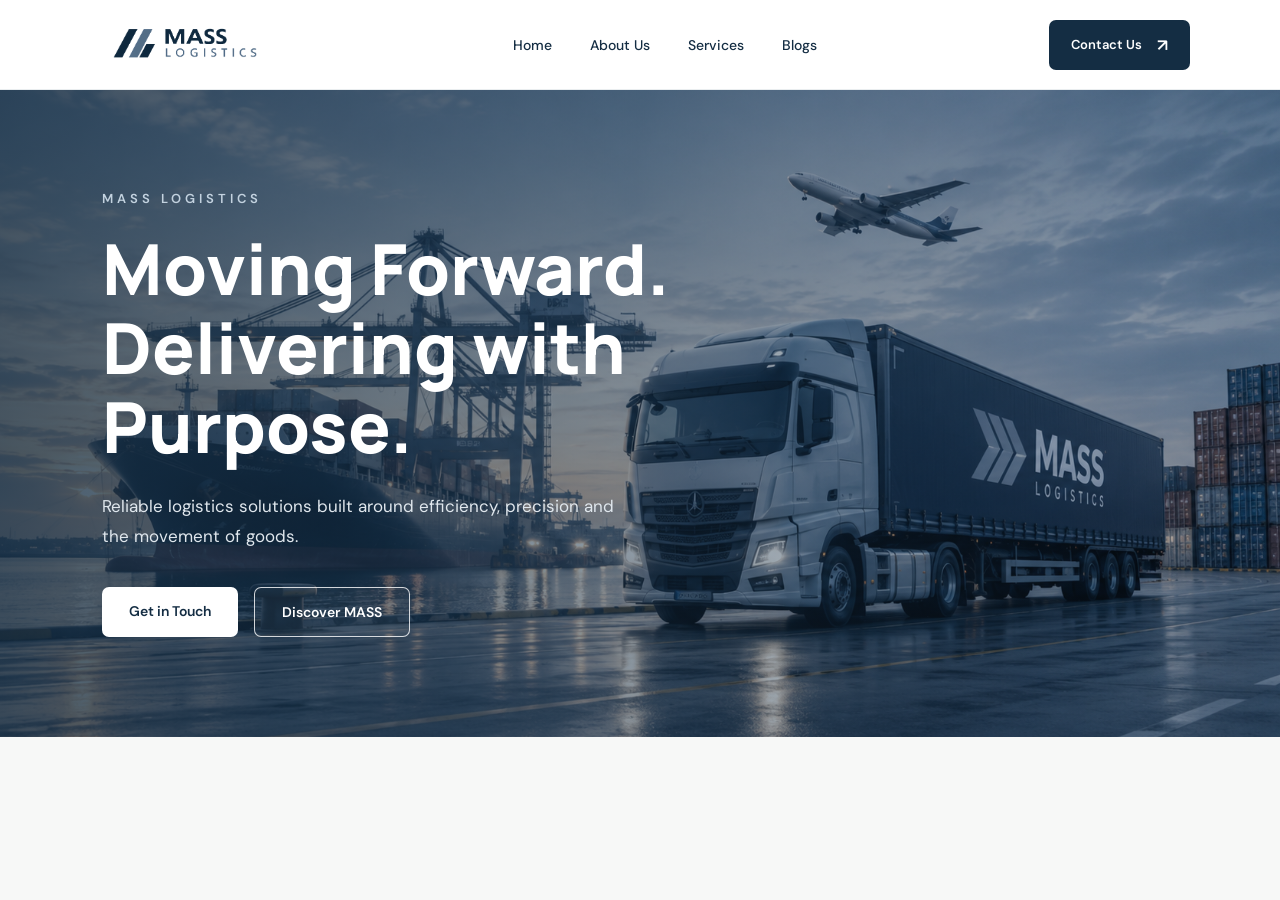
==== index.html @ 079de194 "Add files via upload" ====
<!DOCTYPE html>
<html lang="en">

<head>
    <meta charset="UTF-8">
    <meta name="viewport" content="width=device-width, initial-scale=1.0">

    <title>MASS Logistics | Moving Business Forward</title>

    <!-- Google Fonts -->
    <link rel="preconnect" href="https://fonts.googleapis.com">
    <link rel="preconnect" href="https://fonts.gstatic.com" crossorigin>

    <link href="https://fonts.googleapis.com/css2?family=DM+Sans:wght@400;500;600;700&family=Manrope:wght@400;500;600;700;800&display=swap" rel="stylesheet">

    <!-- CSS -->
    <link rel="stylesheet" href="style.css">
</head>

<body>

    <!-- NAVBAR -->
    <header class="navbar">

        <!-- LOGO -->
        <a href="index.html" class="logo">
            <img src="logo.png" alt="MASS Logistics">
        </a>

        <!-- NAVIGATION LINKS -->
        <nav class="nav-links" id="navLinks">
            <a href="index.html">Home</a>
            <a href="about.html">About Us</a>
            <a href="services.html">Services</a>
            <a href="blog.html">Blogs</a>
        </nav>

        <!-- CONTACT BUTTON -->
        <a href="contact.html" class="contact-btn">
            Contact Us <span>↗</span>
        </a>

        <!-- HAMBURGER MENU -->
        <button class="menu-toggle"
                id="menuToggle"
                aria-label="Open navigation menu"
                aria-expanded="false">

            <span></span>
            <span></span>
            <span></span>

        </button>

    </header>


    <!-- MAIN CONTENT -->
    <main>

        <!-- HERO SECTION -->
        <section class="hero">

            <div class="hero-content">

                <p class="hero-tag">MASS LOGISTICS</p>

                <h1>
                    Moving Forward.<br>
                    Delivering with Purpose.
                </h1>

                <p class="hero-description">
                    Reliable logistics solutions built around efficiency,
                    precision and the movement of goods.
                </p>

                <div class="hero-buttons">

                    <a href="contact.html" class="hero-btn primary-btn">
                        Get in Touch
                    </a>

                    <a href="about.html" class="hero-btn secondary-btn">
                        Discover MASS
                    </a>

                </div>

            </div>

        </section>

    </main>


    <!-- JAVASCRIPT -->
    <script src="script.js"></script>

</body>
</html>
---- style.css ----
/* ========================================
   1. GLOBAL STYLES
======================================== */

:root {
    --navy: #142D43;
    --blue: #607991;
    --off-white: #F7F8F7;
    --light-grey: #E9EDEF;
    --white: #FFFFFF;
    --text: #263746;
}

* {
    margin: 0;
    padding: 0;
    box-sizing: border-box;
}

html {
    scroll-behavior: smooth;
}

body {
    font-family: 'DM Sans', sans-serif;
    background: var(--off-white);
    color: var(--text);
}

a {
    text-decoration: none;
}


/* ========================================
   2. NAVBAR
======================================== */

.navbar {
    width: 100%;
    min-height: 90px;
    padding: 0 7%;

    display: flex;
    align-items: center;
    justify-content: space-between;

    background: var(--white);
    border-bottom: 1px solid var(--light-grey);

    position: relative;
    z-index: 1000;
}


/* ========================================
   3. LOGO
======================================== */

.logo {
    display: inline-flex;
    align-items: center;
    flex-shrink: 0;
}

.logo img {
    display: block;
    width: 190px;
    height: auto;
    object-fit: contain;
}


/* ========================================
   4. NAVIGATION LINKS
======================================== */

.nav-links {
    display: flex;
    align-items: center;
    gap: 38px;
}

.nav-links a {
    color: var(--navy);
    font-size: 14px;
    font-weight: 500;
    position: relative;
    transition: color 0.3s ease;
}

.nav-links a::after {
    content: "";
    position: absolute;
    left: 0;
    bottom: -6px;
    width: 100%;
    height: 1px;
    background: var(--blue);
    transform: scaleX(0);
    transform-origin: left;
    transition: transform 0.3s ease;
}

.nav-links a:hover {
    color: var(--blue);
}

.nav-links a:hover::after {
    transform: scaleX(1);
}


/* ========================================
   5. CONTACT BUTTON
======================================== */

.contact-btn {
    display: inline-flex;
    align-items: center;
    justify-content: center;
    gap: 15px;

    padding: 14px 22px;

    background: var(--navy);
    color: var(--white);

    font-size: 13px;
    font-weight: 600;

    border-radius: 7px;

    transition:
        background 0.3s ease,
        transform 0.3s ease,
        box-shadow 0.3s ease;
}

.contact-btn span {
    font-size: 17px;
    transition: transform 0.3s ease;
}

.contact-btn:hover {
    background: var(--blue);
    transform: translateY(-2px);
    box-shadow: 0 5px 14px rgba(20, 45, 67, 0.14);
}

.contact-btn:hover span {
    transform: translate(2px, -2px);
}


/* ========================================
   6. HAMBURGER MENU
======================================== */

.menu-toggle {
    display: none;

    flex-direction: column;
    justify-content: center;
    align-items: center;
    gap: 6px;

    width: 42px;
    height: 42px;
    padding: 8px;

    background: transparent;
    border: none;
    cursor: pointer;
}

.menu-toggle span {
    display: block;
    width: 25px;
    height: 2px;

    background: var(--navy);
    transition: all 0.3s ease;
}

/* Hamburger animation */

.menu-toggle.active span:nth-child(1) {
    transform: translateY(8px) rotate(45deg);
}

.menu-toggle.active span:nth-child(2) {
    opacity: 0;
}

.menu-toggle.active span:nth-child(3) {
    transform: translateY(-8px) rotate(-45deg);
}


/* ========================================
   7. HERO SECTION
======================================== */

.hero {
    min-height: 620px;
    display: flex;
    align-items: center;

    padding: 100px 8%;

   background-image:
    linear-gradient(
        90deg,
        rgba(20, 45, 67, 0.78),
        rgba(20, 45, 67, 0.18)
    ),
    url("mass-hero.png");

background-size: cover;
background-position: center;
background-repeat: no-repeat;

    color: var(--white);
}

.hero-content {
    max-width: 700px;
}

.hero-tag {
    font-size: 13px;
    letter-spacing: 4px;
    font-weight: 600;
    color: #C3D2DF;
    margin-bottom: 22px;
}

.hero h1 {
    font-family: 'Manrope', sans-serif;
    font-size: clamp(42px, 5.5vw, 72px);
    line-height: 1.12;
    font-weight: 800;
    margin-bottom: 25px;
}

.hero-description {
    max-width: 520px;
    font-size: 17px;
    line-height: 1.8;
    color: #E0E7ED;
    margin-bottom: 35px;
}


/* ========================================
   8. HERO BUTTONS
======================================== */

.hero-buttons {
    display: flex;
    gap: 16px;
    flex-wrap: wrap;
}

.hero-btn {
    display: inline-block;
    padding: 15px 27px;

    font-size: 14px;
    font-weight: 600;

    border-radius: 7px;

    transition:
        background 0.3s ease,
        color 0.3s ease,
        transform 0.3s ease,
        box-shadow 0.3s ease;
}

/* Get in Touch */

.primary-btn {
    background: var(--white);
    color: var(--navy);
}

.primary-btn:hover {
    background: #E9EEF2;
    transform: translateY(-3px);
    box-shadow: 0 6px 16px rgba(0, 0, 0, 0.15);
}

/* Discover MASS */

.secondary-btn {
    border: 1px solid rgba(255, 255, 255, 0.8);
    color: var(--white);
    background: rgba(255, 255, 255, 0.04);
}

.secondary-btn:hover {
    background: rgba(255, 255, 255, 0.15);
    border-color: var(--white);
    transform: translateY(-3px);
}

/* ========================================
   9. TABLET RESPONSIVENESS
======================================== */

@media (max-width: 1000px) {

    .navbar {
        padding: 0 5%;
    }

    .nav-links {
        gap: 22px;
    }

    .logo img {
        width: 165px;
    }
}


/* ========================================
   10. MOBILE RESPONSIVENESS
======================================== */

@media (max-width: 768px) {

    .navbar {
        min-height: 76px;
        padding: 0 5%;
    }

    .logo img {
        width: 145px;
    }

    /* Mobile dropdown */

    .nav-links {
        display: none;

        position: absolute;
        top: 100%;
        left: 0;

        width: 100%;
        padding: 15px 5% 25px;

        background: var(--white);
        border-bottom: 1px solid var(--light-grey);

        flex-direction: column;
        align-items: flex-start;
        gap: 0;
    }

    .nav-links.show {
        display: flex;
    }

    .nav-links a {
        width: 100%;
        padding: 16px 0;
        border-bottom: 1px solid var(--light-grey);
    }

    /* Hide desktop contact button */

    .contact-btn {
        display: none;
    }

    /* Show hamburger */

    .menu-toggle {
        display: flex;
    }

    /* Hero */

    .hero {
        min-height: 550px;
        padding: 80px 7%;
        background-position: center;
    }

    .hero h1 {
        font-size: 42px;
    }

    .hero-description {
        font-size: 15px;
    }
}


/* ========================================
   11. SMALL MOBILE SCREENS
======================================== */

@media (max-width: 480px) {

    .logo img {
        width: 130px;
    }

    .hero {
        min-height: 520px;
        padding: 65px 6%;
    }

    .hero h1 {
        font-size: 36px;
    }

    .hero-buttons {
        flex-direction: column;
        align-items: flex-start;
    }
}


/* Smooth keyboard focus */

a:focus-visible,
button:focus-visible {
    outline: 2px solid var(--blue);
    outline-offset: 4px;
}
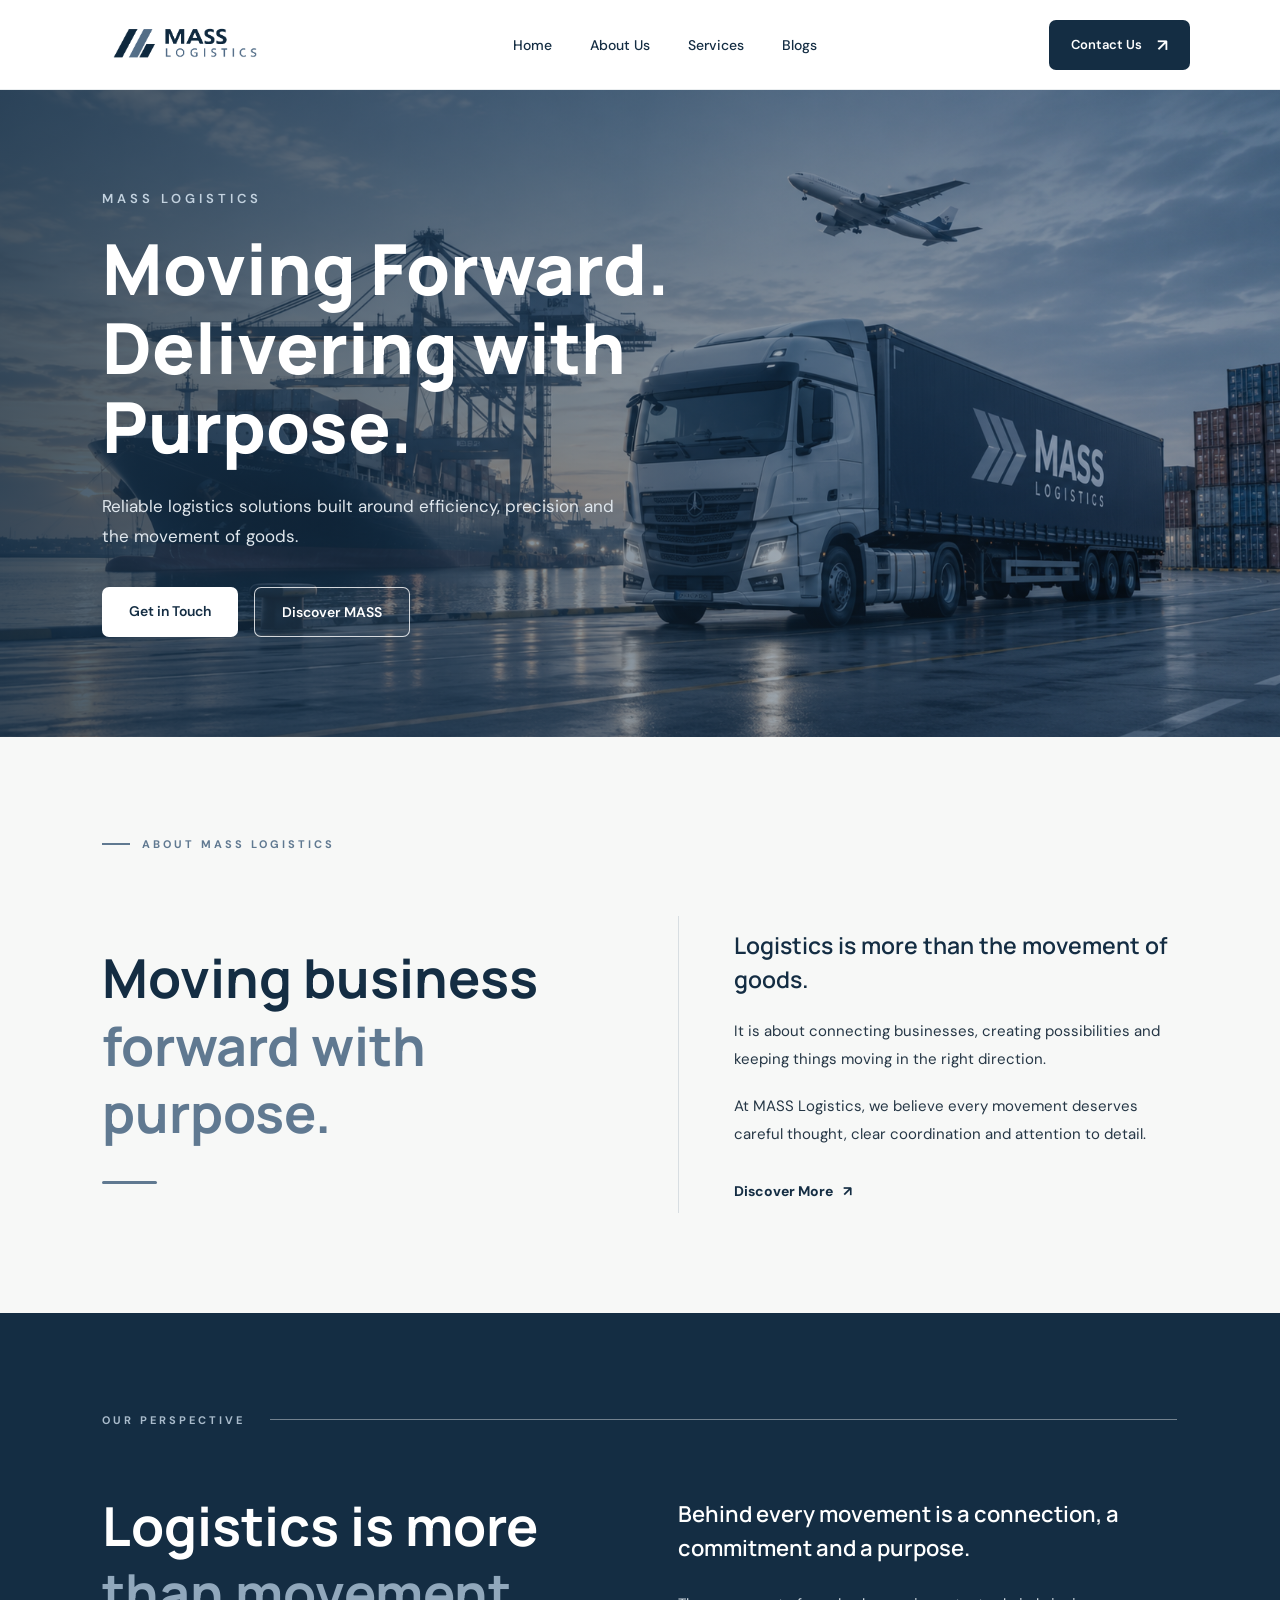
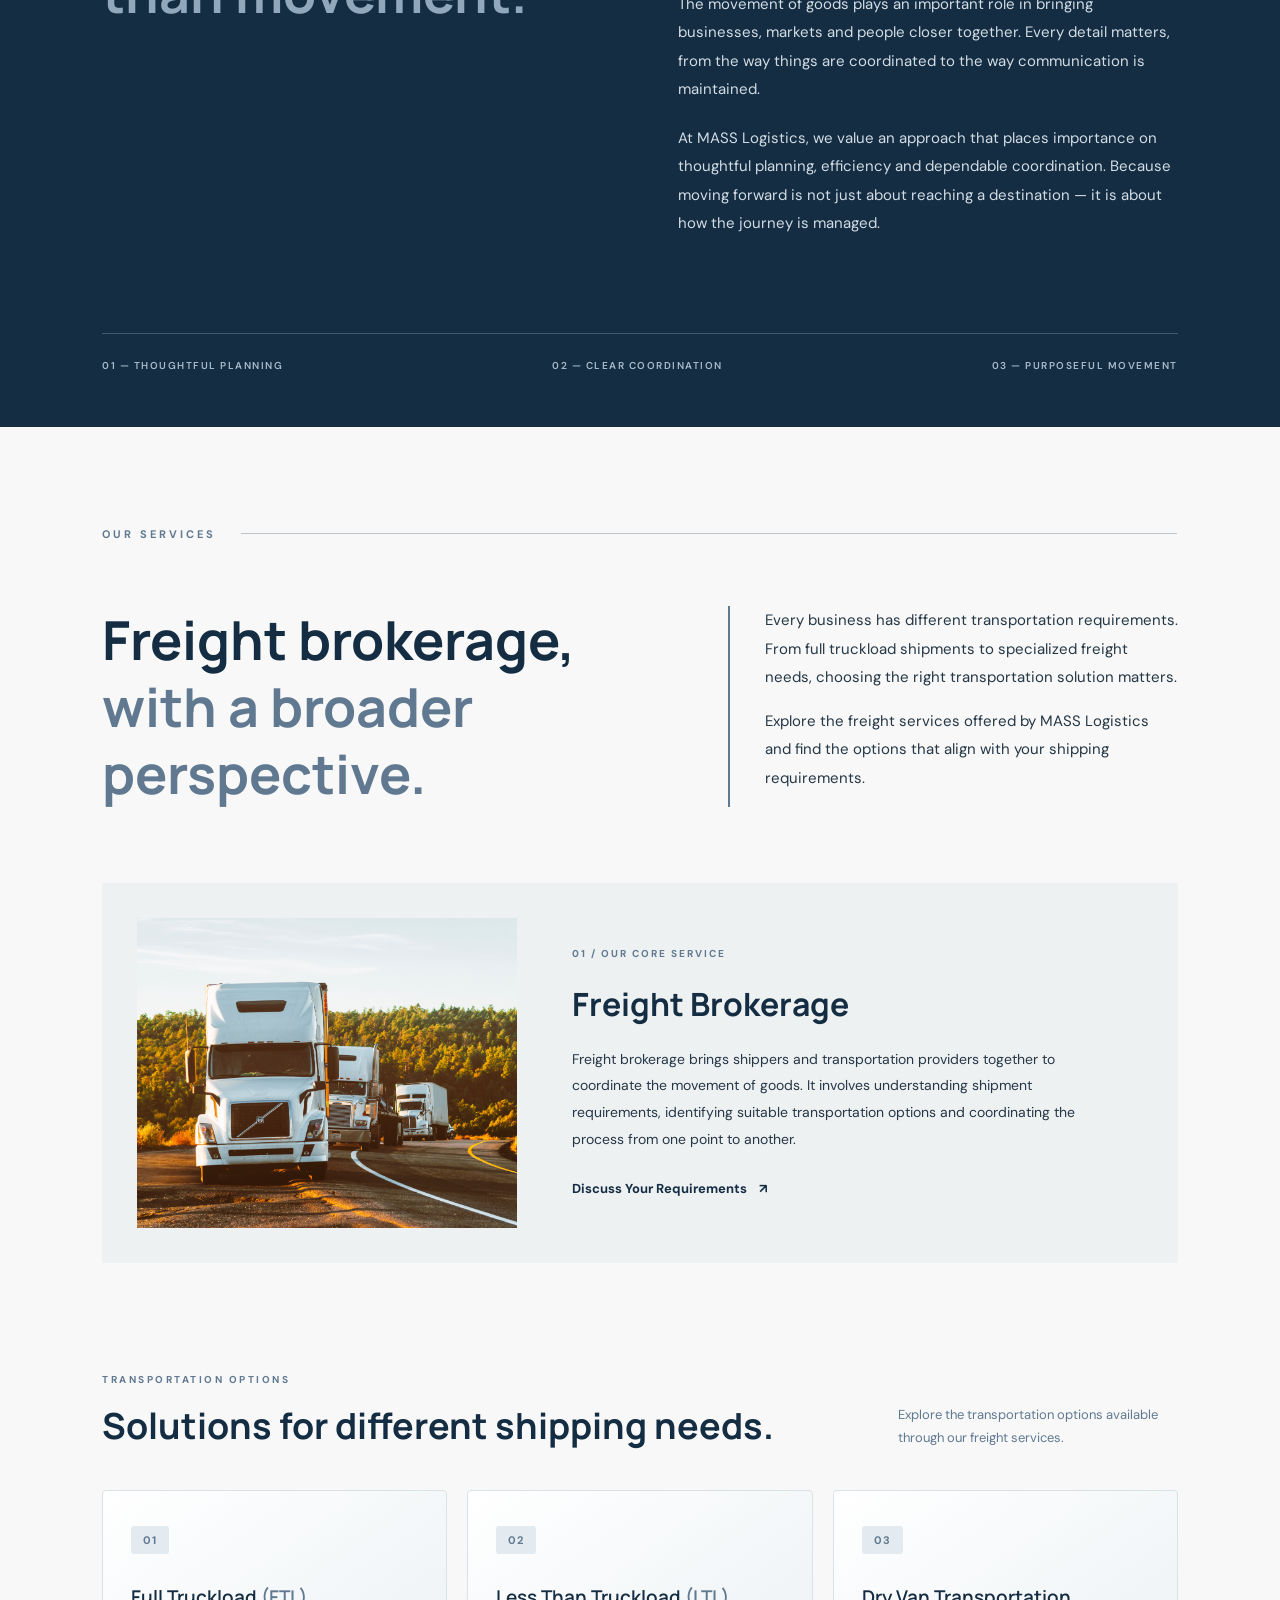
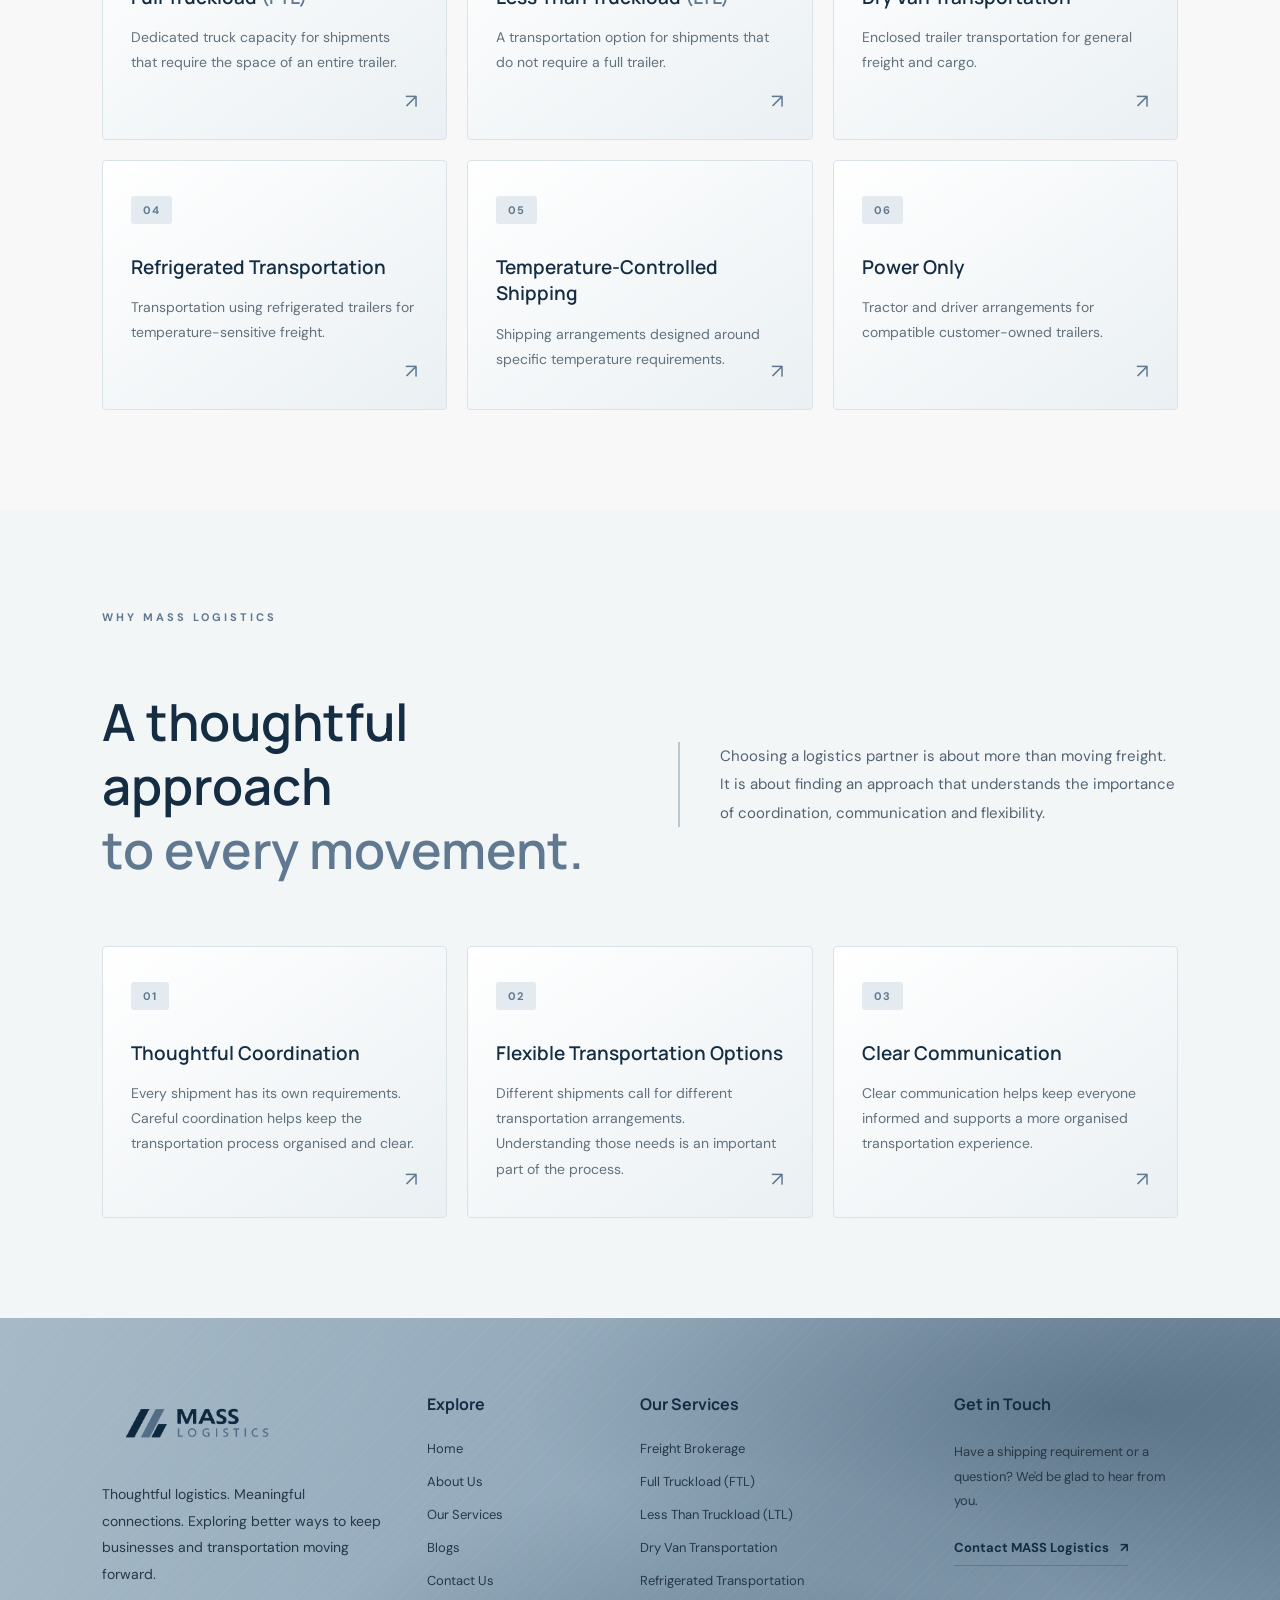
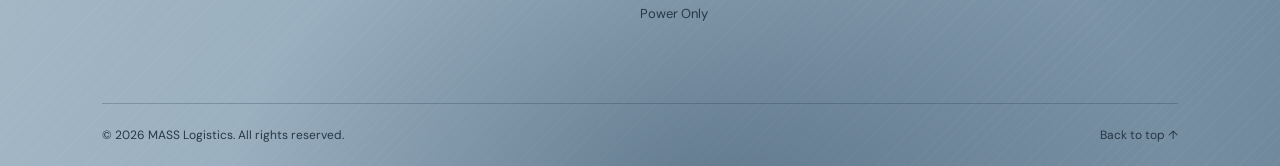
==== commit 5ebca5a7: "Update website with contact page" ====
--- a/index.html
+++ b/index.html
@@ -1,102 +1,497 @@
-
-<!DOCTYPE html>
-<html lang="en">
-
-<head>
-    <meta charset="UTF-8">
-    <meta name="viewport" content="width=device-width, initial-scale=1.0">
-
-    <title>MASS Logistics | Moving Business Forward</title>
-
-    <!-- Google Fonts -->
-    <link rel="preconnect" href="https://fonts.googleapis.com">
-    <link rel="preconnect" href="https://fonts.gstatic.com" crossorigin>
-
-    <link href="https://fonts.googleapis.com/css2?family=DM+Sans:wght@400;500;600;700&family=Manrope:wght@400;500;600;700;800&display=swap" rel="stylesheet">
-
-    <!-- CSS -->
-    <link rel="stylesheet" href="style.css">
-</head>
-
-<body>
-
-    <!-- NAVBAR -->
-    <header class="navbar">
-
-        <!-- LOGO -->
-        <a href="index.html" class="logo">
-            <img src="logo.png" alt="MASS Logistics">
-        </a>
-
-        <!-- NAVIGATION LINKS -->
-        <nav class="nav-links" id="navLinks">
-            <a href="index.html">Home</a>
-            <a href="about.html">About Us</a>
-            <a href="services.html">Services</a>
-            <a href="blog.html">Blogs</a>
-        </nav>
-
-        <!-- CONTACT BUTTON -->
-        <a href="contact.html" class="contact-btn">
-            Contact Us <span>↗</span>
-        </a>
-
-        <!-- HAMBURGER MENU -->
-        <button class="menu-toggle"
-                id="menuToggle"
-                aria-label="Open navigation menu"
-                aria-expanded="false">
-
-            <span></span>
-            <span></span>
-            <span></span>
-
-        </button>
-
-    </header>
-
-
-    <!-- MAIN CONTENT -->
-    <main>
-
-        <!-- HERO SECTION -->
-        <section class="hero">
-
-            <div class="hero-content">
-
-                <p class="hero-tag">MASS LOGISTICS</p>
-
-                <h1>
-                    Moving Forward.<br>
-                    Delivering with Purpose.
-                </h1>
-
-                <p class="hero-description">
-                    Reliable logistics solutions built around efficiency,
-                    precision and the movement of goods.
-                </p>
-
-                <div class="hero-buttons">
-
-                    <a href="contact.html" class="hero-btn primary-btn">
-                        Get in Touch
-                    </a>
-
-                    <a href="about.html" class="hero-btn secondary-btn">
-                        Discover MASS
-                    </a>
-
-                </div>
-
-            </div>
-
-        </section>
-
-    </main>
-
-
-    <!-- JAVASCRIPT -->
-    <script src="script.js"></script>
-
-</body>
-</html>
+
+<!DOCTYPE html>
+<html lang="en">
+
+<head>
+    <meta charset="UTF-8">
+    <meta name="viewport" content="width=device-width, initial-scale=1.0">
+
+    <title>MASS Logistics | Moving Business Forward</title>
+
+    <!-- Google Fonts -->
+    <link rel="preconnect" href="https://fonts.googleapis.com">
+    <link rel="preconnect" href="https://fonts.gstatic.com" crossorigin>
+
+    <link href="https://fonts.googleapis.com/css2?family=DM+Sans:wght@400;500;600;700&family=Manrope:wght@400;500;600;700;800&display=swap" rel="stylesheet">
+
+    <!-- CSS -->
+    <link rel="stylesheet" href="style.css">
+</head>
+
+<body>
+
+    <!-- NAVBAR -->
+    <header class="navbar">
+
+        <!-- LOGO -->
+        <a href="index.html" class="logo">
+            <img src="logo.png" alt="MASS Logistics">
+        </a>
+
+        <!-- NAVIGATION LINKS -->
+        <nav class="nav-links" id="navLinks">
+            <a href="index.html">Home</a>
+            <a href="about.html">About Us</a>
+            <a href="#services">Services</a>
+            <a href="blog.html">Blogs</a>
+        </nav>
+
+        <!-- CONTACT BUTTON -->
+        <a href="contact.html" class="contact-btn">
+            Contact Us <span>↗</span>
+        </a>
+
+        <!-- HAMBURGER MENU -->
+        <button class="menu-toggle"
+                id="menuToggle"
+                aria-label="Open navigation menu"
+                aria-expanded="false">
+
+            <span></span>
+            <span></span>
+            <span></span>
+
+        </button>
+
+    </header>
+
+
+    <!-- MAIN CONTENT -->
+    <main>
+
+        <!-- HERO SECTION -->
+        <section class="hero" id="top">
+
+            <div class="hero-content">
+
+                <p class="hero-tag">MASS LOGISTICS</p>
+
+                <h1>
+                    Moving Forward.<br>
+                    Delivering with Purpose.
+                </h1>
+
+                <p class="hero-description">
+                    Reliable logistics solutions built around efficiency,
+                    precision and the movement of goods.
+                </p>
+
+                <div class="hero-buttons">
+
+                    <a href="contact.html" class="hero-btn primary-btn">
+                        Get in Touch
+                    </a>
+
+                    <a href="about.html" class="hero-btn secondary-btn">
+                        Discover MASS
+                    </a>
+
+                </div>
+
+            </div>
+
+        </section>
+        
+
+<!-- INTRODUCTION SECTION -->
+<section class="intro-section">
+
+    <div class="intro-label">
+        <span></span>
+        ABOUT MASS LOGISTICS
+    </div>
+
+    <div class="intro-layout">
+
+        <!-- LEFT SIDE -->
+        <div class="intro-left">
+            <h2>
+                Moving business
+                <span>forward with purpose.</span>
+            </h2>
+
+            <div class="intro-accent"></div>
+        </div>
+
+        <!-- RIGHT SIDE -->
+        <div class="intro-right">
+
+            <h3>
+                Logistics is more than the movement of goods.
+            </h3>
+
+            <p>
+                It is about connecting businesses, creating
+                possibilities and keeping things moving in
+                the right direction.
+            </p>
+
+            <p>
+                At MASS Logistics, we believe every movement
+                deserves careful thought, clear coordination
+                and attention to detail.
+            </p>
+
+            <a href="about.html" class="intro-link">
+                Discover More <span>↗</span>
+            </a>
+
+        </div>
+
+    </div>
+</section>
+
+
+
+<!-- LOGISTICS PHILOSOPHY SECTION -->
+<section class="philosophy-section">
+
+    <div class="philosophy-top">
+    <p class="philosophy-label">OUR PERSPECTIVE</p>
+    <span class="philosophy-line"></span>
+</div>
+
+    <div class="philosophy-layout">
+
+        <div class="philosophy-heading">
+            <h2>
+                Logistics is more
+                <span>than movement.</span>
+            </h2>
+        </div>
+
+        <div class="philosophy-content">
+            <p class="philosophy-lead">
+                Behind every movement is a connection,
+                a commitment and a purpose.
+            </p>
+
+            <p>
+                The movement of goods plays an important role
+                in bringing businesses, markets and people
+                closer together. Every detail matters, from
+                the way things are coordinated to the way
+                communication is maintained.
+            </p>
+
+            <p>
+                At MASS Logistics, we value an approach
+                that places importance on thoughtful planning,
+                efficiency and dependable coordination.
+                Because moving forward is not just about
+                reaching a destination — it is about how
+                the journey is managed.
+            </p>
+        </div>
+
+    </div>
+
+    <div class="philosophy-bottom">
+        <span>01 — THOUGHTFUL PLANNING</span>
+        <span>02 — CLEAR COORDINATION</span>
+        <span>03 — PURPOSEFUL MOVEMENT</span>
+    </div>
+
+</section>
+
+
+
+<!-- SERVICES SECTION -->
+<section class="services-section" id="services">
+
+    <!-- SECTION INTRO -->
+    <div class="services-top">
+        <p class="services-label">OUR SERVICES</p>
+        <span class="services-line"></span>
+    </div>
+
+    <div class="services-intro">
+
+        <div class="services-heading">
+            <h2>
+                Freight brokerage,
+                <span>with a broader perspective.</span>
+            </h2>
+        </div>
+
+        <div class="services-description">
+            <p>
+                Every business has different transportation
+                requirements. From full truckload shipments
+                to specialized freight needs, choosing the
+                right transportation solution matters.
+            </p>
+
+            <p>
+                Explore the freight services offered by
+                MASS Logistics and find the options that
+                align with your shipping requirements.
+            </p>
+        </div>
+
+    </div>
+
+    <!-- FEATURED FREIGHT BROKERAGE -->
+    <div class="featured-service">
+
+        <div class="featured-image">
+            <img src="services-freight.jpg" alt="Freight truck at a logistics facility">
+        </div>
+
+        <div class="featured-content">
+
+            <span class="featured-number">01 / OUR CORE SERVICE</span>
+
+            <h3>Freight Brokerage</h3>
+
+            <p>
+                Freight brokerage brings shippers and
+                transportation providers together to
+                coordinate the movement of goods.
+                It involves understanding shipment
+                requirements, identifying suitable
+                transportation options and coordinating
+                the process from one point to another.
+            </p>
+
+            <a href="contact.html" class="featured-link">
+                Discuss Your Requirements <span>↗</span>
+            </a>
+
+        </div>
+
+    </div>
+
+    <!-- TRANSPORTATION SOLUTIONS -->
+    <div class="transport-solutions">
+
+        <div class="solutions-heading">
+            <div>
+                <p class="solutions-label">TRANSPORTATION OPTIONS</p>
+                <h3>Solutions for different shipping needs.</h3>
+            </div>
+
+            <p class="solutions-note">
+                Explore the transportation options
+                available through our freight services.
+            </p>
+        </div>
+
+        <div class="solutions-grid">
+
+            <div class="solution-card">
+                <span class="solution-number">01</span>
+                <h4>Full Truckload <span>(FTL)</span></h4>
+                <p>
+                    Dedicated truck capacity for shipments
+                    that require the space of an entire trailer.
+                </p>
+                <span class="solution-arrow">↗</span>
+            </div>
+
+            <div class="solution-card">
+                <span class="solution-number">02</span>
+                <h4>Less Than Truckload <span>(LTL)</span></h4>
+                <p>
+                    A transportation option for shipments
+                    that do not require a full trailer.
+                </p>
+                <span class="solution-arrow">↗</span>
+            </div>
+
+            <div class="solution-card">
+                <span class="solution-number">03</span>
+                <h4>Dry Van Transportation</h4>
+                <p>
+                    Enclosed trailer transportation
+                    for general freight and cargo.
+                </p>
+                <span class="solution-arrow">↗</span>
+            </div>
+
+            <div class="solution-card">
+                <span class="solution-number">04</span>
+                <h4>Refrigerated Transportation</h4>
+                <p>
+                    Transportation using refrigerated
+                    trailers for temperature-sensitive freight.
+                </p>
+                <span class="solution-arrow">↗</span>
+            </div>
+
+            <div class="solution-card">
+                <span class="solution-number">05</span>
+                <h4>Temperature-Controlled Shipping</h4>
+                <p>
+                    Shipping arrangements designed around
+                    specific temperature requirements.
+                </p>
+                <span class="solution-arrow">↗</span>
+            </div>
+
+            <div class="solution-card">
+                <span class="solution-number">06</span>
+                <h4>Power Only</h4>
+                <p>
+                    Tractor and driver arrangements for
+                    compatible customer-owned trailers.
+                </p>
+                <span class="solution-arrow">↗</span>
+            </div>
+
+        </div>
+
+    </div>
+
+</section>
+
+
+<!-- WHY CHOOSE MASS LOGISTICS SECTION -->
+<section class="why-section">
+
+    <div class="why-top">
+        <p class="why-label">WHY MASS LOGISTICS</p>
+        <span class="why-line"></span>
+    </div>
+
+    <div class="why-intro">
+        <div class="why-heading">
+            <h2>
+                A thoughtful approach
+                <span>to every movement.</span>
+            </h2>
+        </div>
+
+        <div class="why-description">
+            <p>
+                Choosing a logistics partner is about more
+                than moving freight. It is about finding an
+                approach that understands the importance
+                of coordination, communication and flexibility.
+            </p>
+        </div>
+    </div>
+
+    <div class="why-grid">
+
+        <div class="why-card">
+            <span class="why-number">01</span>
+            <h3>Thoughtful Coordination</h3>
+            <p>
+                Every shipment has its own requirements.
+                Careful coordination helps keep the
+                transportation process organised and clear.
+            </p>
+            <span class="why-arrow">↗</span>
+        </div>
+
+        <div class="why-card">
+            <span class="why-number">02</span>
+            <h3>Flexible Transportation Options</h3>
+            <p>
+                Different shipments call for different
+                transportation arrangements. Understanding
+                those needs is an important part of the process.
+            </p>
+            <span class="why-arrow">↗</span>
+        </div>
+
+        <div class="why-card">
+            <span class="why-number">03</span>
+            <h3>Clear Communication</h3>
+            <p>
+                Clear communication helps keep everyone
+                informed and supports a more organised
+                transportation experience.
+            </p>
+            <span class="why-arrow">↗</span>
+        </div>
+
+    </div>
+
+</section>
+
+
+    </main>
+
+
+<!-- FOOTER SECTION -->
+<footer class="site-footer">
+
+    <div class="footer-main">
+
+        <!-- BRAND COLUMN -->
+        <div class="footer-brand">
+
+            <img src="logo.png" alt="MASS Logistics Logo">
+
+            <p>
+                Thoughtful logistics. Meaningful connections.
+                Exploring better ways to keep businesses
+                and transportation moving forward.
+            </p>
+
+        </div>
+
+        <!-- QUICK LINKS -->
+        <div class="footer-column">
+
+            <h3>Explore</h3>
+
+            <a href="index.html">Home</a>
+            <a href="about.html">About Us</a>
+            <a href="#services">Our Services</a>
+            <a href="blogs.html">Blogs</a>
+            <a href="contact.html">Contact Us</a>
+
+        </div>
+
+        <!-- SERVICES -->
+        <div class="footer-column">
+
+            <h3>Our Services</h3>
+
+            <a href="#services">Freight Brokerage</a>
+            <a href="#services">Full Truckload (FTL)</a>
+            <a href="#services">Less Than Truckload (LTL)</a>
+            <a href="#services">Dry Van Transportation</a>
+            <a href="#services">Refrigerated Transportation</a>
+            <a href="#services">Power Only</a>
+
+        </div>
+
+        <!-- CONTACT -->
+        <div class="footer-column footer-contact">
+
+            <h3>Get in Touch</h3>
+
+            <p>
+                Have a shipping requirement or a question?
+                We'd be glad to hear from you.
+            </p>
+
+            <a href="contact.html" class="footer-contact-link">
+                Contact MASS Logistics <span>↗</span>
+            </a>
+
+        </div>
+
+    </div>
+
+    <!-- FOOTER BOTTOM -->
+    <div class="footer-bottom">
+
+        <p>© 2026 MASS Logistics. All rights reserved.</p>
+
+        <a href="#top">Back to top ↑</a>
+
+    </div>
+
+</footer>
+
+
+    <!-- JAVASCRIPT -->
+    <script src="script.js"></script>
+
+</body>
+</html>
--- a/style.css
+++ b/style.css
@@ -1,437 +1,2269 @@
-
-/* ========================================
-   1. GLOBAL STYLES
-======================================== */
-
-:root {
-    --navy: #142D43;
-    --blue: #607991;
-    --off-white: #F7F8F7;
-    --light-grey: #E9EDEF;
-    --white: #FFFFFF;
-    --text: #263746;
-}
-
-* {
-    margin: 0;
-    padding: 0;
-    box-sizing: border-box;
-}
-
-html {
-    scroll-behavior: smooth;
-}
-
-body {
-    font-family: 'DM Sans', sans-serif;
-    background: var(--off-white);
-    color: var(--text);
-}
-
-a {
-    text-decoration: none;
-}
-
-
-/* ========================================
-   2. NAVBAR
-======================================== */
-
-.navbar {
-    width: 100%;
-    min-height: 90px;
-    padding: 0 7%;
-
-    display: flex;
-    align-items: center;
-    justify-content: space-between;
-
-    background: var(--white);
-    border-bottom: 1px solid var(--light-grey);
-
-    position: relative;
-    z-index: 1000;
-}
-
-
-/* ========================================
-   3. LOGO
-======================================== */
-
-.logo {
-    display: inline-flex;
-    align-items: center;
-    flex-shrink: 0;
-}
-
-.logo img {
-    display: block;
-    width: 190px;
-    height: auto;
-    object-fit: contain;
-}
-
-
-/* ========================================
-   4. NAVIGATION LINKS
-======================================== */
-
-.nav-links {
-    display: flex;
-    align-items: center;
-    gap: 38px;
-}
-
-.nav-links a {
-    color: var(--navy);
-    font-size: 14px;
-    font-weight: 500;
-    position: relative;
-    transition: color 0.3s ease;
-}
-
-.nav-links a::after {
-    content: "";
-    position: absolute;
-    left: 0;
-    bottom: -6px;
-    width: 100%;
-    height: 1px;
-    background: var(--blue);
-    transform: scaleX(0);
-    transform-origin: left;
-    transition: transform 0.3s ease;
-}
-
-.nav-links a:hover {
-    color: var(--blue);
-}
-
-.nav-links a:hover::after {
-    transform: scaleX(1);
-}
-
-
-/* ========================================
-   5. CONTACT BUTTON
-======================================== */
-
-.contact-btn {
-    display: inline-flex;
-    align-items: center;
-    justify-content: center;
-    gap: 15px;
-
-    padding: 14px 22px;
-
-    background: var(--navy);
-    color: var(--white);
-
-    font-size: 13px;
-    font-weight: 600;
-
-    border-radius: 7px;
-
-    transition:
-        background 0.3s ease,
-        transform 0.3s ease,
-        box-shadow 0.3s ease;
-}
-
-.contact-btn span {
-    font-size: 17px;
-    transition: transform 0.3s ease;
-}
-
-.contact-btn:hover {
-    background: var(--blue);
-    transform: translateY(-2px);
-    box-shadow: 0 5px 14px rgba(20, 45, 67, 0.14);
-}
-
-.contact-btn:hover span {
-    transform: translate(2px, -2px);
-}
-
-
-/* ========================================
-   6. HAMBURGER MENU
-======================================== */
-
-.menu-toggle {
-    display: none;
-
-    flex-direction: column;
-    justify-content: center;
-    align-items: center;
-    gap: 6px;
-
-    width: 42px;
-    height: 42px;
-    padding: 8px;
-
-    background: transparent;
-    border: none;
-    cursor: pointer;
-}
-
-.menu-toggle span {
-    display: block;
-    width: 25px;
-    height: 2px;
-
-    background: var(--navy);
-    transition: all 0.3s ease;
-}
-
-/* Hamburger animation */
-
-.menu-toggle.active span:nth-child(1) {
-    transform: translateY(8px) rotate(45deg);
-}
-
-.menu-toggle.active span:nth-child(2) {
-    opacity: 0;
-}
-
-.menu-toggle.active span:nth-child(3) {
-    transform: translateY(-8px) rotate(-45deg);
-}
-
-
-/* ========================================
-   7. HERO SECTION
-======================================== */
-
-.hero {
-    min-height: 620px;
-    display: flex;
-    align-items: center;
-
-    padding: 100px 8%;
-
-   background-image:
-    linear-gradient(
-        90deg,
-        rgba(20, 45, 67, 0.78),
-        rgba(20, 45, 67, 0.18)
-    ),
-    url("mass-hero.png");
-
-background-size: cover;
-background-position: center;
-background-repeat: no-repeat;
-
-    color: var(--white);
-}
-
-.hero-content {
-    max-width: 700px;
-}
-
-.hero-tag {
-    font-size: 13px;
-    letter-spacing: 4px;
-    font-weight: 600;
-    color: #C3D2DF;
-    margin-bottom: 22px;
-}
-
-.hero h1 {
-    font-family: 'Manrope', sans-serif;
-    font-size: clamp(42px, 5.5vw, 72px);
-    line-height: 1.12;
-    font-weight: 800;
-    margin-bottom: 25px;
-}
-
-.hero-description {
-    max-width: 520px;
-    font-size: 17px;
-    line-height: 1.8;
-    color: #E0E7ED;
-    margin-bottom: 35px;
-}
-
-
-/* ========================================
-   8. HERO BUTTONS
-======================================== */
-
-.hero-buttons {
-    display: flex;
-    gap: 16px;
-    flex-wrap: wrap;
-}
-
-.hero-btn {
-    display: inline-block;
-    padding: 15px 27px;
-
-    font-size: 14px;
-    font-weight: 600;
-
-    border-radius: 7px;
-
-    transition:
-        background 0.3s ease,
-        color 0.3s ease,
-        transform 0.3s ease,
-        box-shadow 0.3s ease;
-}
-
-/* Get in Touch */
-
-.primary-btn {
-    background: var(--white);
-    color: var(--navy);
-}
-
-.primary-btn:hover {
-    background: #E9EEF2;
-    transform: translateY(-3px);
-    box-shadow: 0 6px 16px rgba(0, 0, 0, 0.15);
-}
-
-/* Discover MASS */
-
-.secondary-btn {
-    border: 1px solid rgba(255, 255, 255, 0.8);
-    color: var(--white);
-    background: rgba(255, 255, 255, 0.04);
-}
-
-.secondary-btn:hover {
-    background: rgba(255, 255, 255, 0.15);
-    border-color: var(--white);
-    transform: translateY(-3px);
-}
-
-/* ========================================
-   9. TABLET RESPONSIVENESS
-======================================== */
-
-@media (max-width: 1000px) {
-
-    .navbar {
-        padding: 0 5%;
-    }
-
-    .nav-links {
-        gap: 22px;
-    }
-
-    .logo img {
-        width: 165px;
-    }
-}
-
-
-/* ========================================
-   10. MOBILE RESPONSIVENESS
-======================================== */
-
-@media (max-width: 768px) {
-
-    .navbar {
-        min-height: 76px;
-        padding: 0 5%;
-    }
-
-    .logo img {
-        width: 145px;
-    }
-
-    /* Mobile dropdown */
-
-    .nav-links {
-        display: none;
-
-        position: absolute;
-        top: 100%;
-        left: 0;
-
-        width: 100%;
-        padding: 15px 5% 25px;
-
-        background: var(--white);
-        border-bottom: 1px solid var(--light-grey);
-
-        flex-direction: column;
-        align-items: flex-start;
-        gap: 0;
-    }
-
-    .nav-links.show {
-        display: flex;
-    }
-
-    .nav-links a {
-        width: 100%;
-        padding: 16px 0;
-        border-bottom: 1px solid var(--light-grey);
-    }
-
-    /* Hide desktop contact button */
-
-    .contact-btn {
-        display: none;
-    }
-
-    /* Show hamburger */
-
-    .menu-toggle {
-        display: flex;
-    }
-
-    /* Hero */
-
-    .hero {
-        min-height: 550px;
-        padding: 80px 7%;
-        background-position: center;
-    }
-
-    .hero h1 {
-        font-size: 42px;
-    }
-
-    .hero-description {
-        font-size: 15px;
-    }
-}
-
-
-/* ========================================
-   11. SMALL MOBILE SCREENS
-======================================== */
-
-@media (max-width: 480px) {
-
-    .logo img {
-        width: 130px;
-    }
-
-    .hero {
-        min-height: 520px;
-        padding: 65px 6%;
-    }
-
-    .hero h1 {
-        font-size: 36px;
-    }
-
-    .hero-buttons {
-        flex-direction: column;
-        align-items: flex-start;
-    }
-}
-
-
-/* Smooth keyboard focus */
-
-a:focus-visible,
-button:focus-visible {
-    outline: 2px solid var(--blue);
-    outline-offset: 4px;
-}+
+/* ========================================
+   1. GLOBAL STYLES
+======================================== */
+
+:root {
+    --navy: #142D43;
+    --blue: #607991;
+    --off-white: #F7F8F7;
+    --light-grey: #E9EDEF;
+    --white: #FFFFFF;
+    --text: #263746;
+}
+
+* {
+    margin: 0;
+    padding: 0;
+    box-sizing: border-box;
+}
+
+html {
+    scroll-behavior: smooth;
+}
+
+body {
+    font-family: 'DM Sans', sans-serif;
+    background: var(--off-white);
+    color: var(--text);
+}
+
+a {
+    text-decoration: none;
+}
+
+
+/* ========================================
+   2. NAVBAR
+======================================== */
+
+.navbar {
+    width: 100%;
+    min-height: 90px;
+    padding: 0 7%;
+
+    display: flex;
+    align-items: center;
+    justify-content: space-between;
+
+    background: var(--white);
+    border-bottom: 1px solid var(--light-grey);
+
+    position: relative;
+    z-index: 1000;
+}
+
+
+/* ========================================
+   3. LOGO
+======================================== */
+
+.logo {
+    display: inline-flex;
+    align-items: center;
+    flex-shrink: 0;
+}
+
+.logo img {
+    display: block;
+    width: 190px;
+    height: auto;
+    object-fit: contain;
+}
+
+
+/* ========================================
+   4. NAVIGATION LINKS
+======================================== */
+
+.nav-links {
+    display: flex;
+    align-items: center;
+    gap: 38px;
+}
+
+.nav-links a {
+    color: var(--navy);
+    font-size: 14px;
+    font-weight: 500;
+    position: relative;
+    transition: color 0.3s ease;
+}
+
+.nav-links a::after {
+    content: "";
+    position: absolute;
+    left: 0;
+    bottom: -6px;
+    width: 100%;
+    height: 1px;
+    background: var(--blue);
+    transform: scaleX(0);
+    transform-origin: left;
+    transition: transform 0.3s ease;
+}
+
+.nav-links a:hover {
+    color: var(--blue);
+}
+
+.nav-links a:hover::after {
+    transform: scaleX(1);
+}
+
+
+/* ========================================
+   5. CONTACT BUTTON
+======================================== */
+
+.contact-btn {
+    display: inline-flex;
+    align-items: center;
+    justify-content: center;
+    gap: 15px;
+
+    padding: 14px 22px;
+
+    background: var(--navy);
+    color: var(--white);
+
+    font-size: 13px;
+    font-weight: 600;
+
+    border-radius: 7px;
+
+    transition:
+        background 0.3s ease,
+        transform 0.3s ease,
+        box-shadow 0.3s ease;
+}
+
+.contact-btn span {
+    font-size: 17px;
+    transition: transform 0.3s ease;
+}
+
+.contact-btn:hover {
+    background: var(--blue);
+    transform: translateY(-2px);
+    box-shadow: 0 5px 14px rgba(20, 45, 67, 0.14);
+}
+
+.contact-btn:hover span {
+    transform: translate(2px, -2px);
+}
+
+
+/* ========================================
+   6. HAMBURGER MENU
+======================================== */
+
+.menu-toggle {
+    display: none;
+
+    flex-direction: column;
+    justify-content: center;
+    align-items: center;
+    gap: 6px;
+
+    width: 42px;
+    height: 42px;
+    padding: 8px;
+
+    background: transparent;
+    border: none;
+    cursor: pointer;
+}
+
+.menu-toggle span {
+    display: block;
+    width: 25px;
+    height: 2px;
+
+    background: var(--navy);
+    transition: all 0.3s ease;
+}
+
+/* Hamburger animation */
+
+.menu-toggle.active span:nth-child(1) {
+    transform: translateY(8px) rotate(45deg);
+}
+
+.menu-toggle.active span:nth-child(2) {
+    opacity: 0;
+}
+
+.menu-toggle.active span:nth-child(3) {
+    transform: translateY(-8px) rotate(-45deg);
+}
+
+
+/* ========================================
+   7. HERO SECTION
+======================================== */
+
+.hero {
+    min-height: 620px;
+    display: flex;
+    align-items: center;
+
+    padding: 100px 8%;
+
+   background-image:
+    linear-gradient(
+        90deg,
+        rgba(20, 45, 67, 0.78),
+        rgba(20, 45, 67, 0.18)
+    ),
+    url("mass-hero.png");
+
+background-size: cover;
+background-position: center;
+background-repeat: no-repeat;
+
+    color: var(--white);
+}
+
+.hero-content {
+    max-width: 700px;
+}
+
+.hero-tag {
+    font-size: 13px;
+    letter-spacing: 4px;
+    font-weight: 600;
+    color: #C3D2DF;
+    margin-bottom: 22px;
+}
+
+.hero h1 {
+    font-family: 'Manrope', sans-serif;
+    font-size: clamp(42px, 5.5vw, 72px);
+    line-height: 1.12;
+    font-weight: 800;
+    margin-bottom: 25px;
+}
+
+.hero-description {
+    max-width: 520px;
+    font-size: 17px;
+    line-height: 1.8;
+    color: #E0E7ED;
+    margin-bottom: 35px;
+}
+
+
+/* ========================================
+   8. HERO BUTTONS
+======================================== */
+
+.hero-buttons {
+    display: flex;
+    gap: 16px;
+    flex-wrap: wrap;
+}
+
+.hero-btn {
+    display: inline-block;
+    padding: 15px 27px;
+
+    font-size: 14px;
+    font-weight: 600;
+
+    border-radius: 7px;
+
+    transition:
+        background 0.3s ease,
+        color 0.3s ease,
+        transform 0.3s ease,
+        box-shadow 0.3s ease;
+}
+
+/* Get in Touch */
+
+.primary-btn {
+    background: var(--white);
+    color: var(--navy);
+}
+
+.primary-btn:hover {
+    background: #E9EEF2;
+    transform: translateY(-3px);
+    box-shadow: 0 6px 16px rgba(0, 0, 0, 0.15);
+}
+
+/* Discover MASS */
+
+.secondary-btn {
+    border: 1px solid rgba(255, 255, 255, 0.8);
+    color: var(--white);
+    background: rgba(255, 255, 255, 0.04);
+}
+
+.secondary-btn:hover {
+    background: rgba(255, 255, 255, 0.15);
+    border-color: var(--white);
+    transform: translateY(-3px);
+}
+
+/* ========================================
+   9. TABLET RESPONSIVENESS
+======================================== */
+
+@media (max-width: 1000px) {
+
+    .navbar {
+        padding: 0 5%;
+    }
+
+    .nav-links {
+        gap: 22px;
+    }
+
+    .logo img {
+        width: 165px;
+    }
+}
+
+
+/* ========================================
+   10. MOBILE RESPONSIVENESS
+======================================== */
+
+@media (max-width: 768px) {
+
+    .navbar {
+        min-height: 76px;
+        padding: 0 5%;
+    }
+
+    .logo img {
+        width: 145px;
+    }
+
+    /* Mobile dropdown */
+
+    .nav-links {
+        display: none;
+
+        position: absolute;
+        top: 100%;
+        left: 0;
+
+        width: 100%;
+        padding: 15px 5% 25px;
+
+        background: var(--white);
+        border-bottom: 1px solid var(--light-grey);
+
+        flex-direction: column;
+        align-items: flex-start;
+        gap: 0;
+    }
+
+    .nav-links.show {
+        display: flex;
+    }
+
+    .nav-links a {
+        width: 100%;
+        padding: 16px 0;
+        border-bottom: 1px solid var(--light-grey);
+    }
+
+    /* Hide desktop contact button */
+
+    .contact-btn {
+        display: none;
+    }
+
+    /* Show hamburger */
+
+    .menu-toggle {
+        display: flex;
+    }
+
+    /* Hero */
+
+    .hero {
+        min-height: 550px;
+        padding: 80px 7%;
+        background-position: center;
+    }
+
+    .hero h1 {
+        font-size: 42px;
+    }
+
+    .hero-description {
+        font-size: 15px;
+    }
+}
+
+
+/* ========================================
+   11. SMALL MOBILE SCREENS
+======================================== */
+
+@media (max-width: 480px) {
+
+    .logo img {
+        width: 130px;
+    }
+
+    .hero {
+        min-height: 520px;
+        padding: 65px 6%;
+    }
+
+    .hero h1 {
+        font-size: 36px;
+    }
+
+    .hero-buttons {
+        flex-direction: column;
+        align-items: flex-start;
+    }
+}
+
+
+/* Smooth keyboard focus */
+
+a:focus-visible,
+button:focus-visible {
+    outline: 2px solid var(--blue);
+    outline-offset: 4px;
+}
+
+
+/* ========================================
+   INTRODUCTION SECTION
+======================================== */
+
+.intro-section {
+    padding: 100px 8%;
+    background: var(--off-white);
+}
+
+.intro-label {
+    display: flex;
+    align-items: center;
+    gap: 12px;
+    color: var(--blue);
+    font-size: 11px;
+    font-weight: 700;
+    letter-spacing: 3px;
+    margin-bottom: 65px;
+}
+
+.intro-label span {
+    width: 28px;
+    height: 2px;
+    background: var(--blue);
+}
+
+.intro-layout {
+    display: grid;
+    grid-template-columns: 1fr 1fr;
+    align-items: center;
+    gap: 75px;
+}
+
+/* LEFT COLUMN */
+
+.intro-left {
+    padding-right: 35px;
+}
+
+.intro-left h2 {
+    font-family: 'Manrope', sans-serif;
+    font-size: clamp(38px, 4.2vw, 58px);
+    line-height: 1.25;
+    font-weight: 700;
+    color: var(--navy);
+}
+
+.intro-left h2 span {
+    display: block;
+    color: var(--blue);
+}
+
+.intro-accent {
+    width: 55px;
+    height: 3px;
+    background: var(--blue);
+    margin-top: 35px;
+    border-radius: 5px;
+    animation: accentGrow 1.2s ease forwards;
+}
+
+/* RIGHT COLUMN */
+
+.intro-right {
+    border-left: 1px solid #D8DEE2;
+    padding: 12px 0 12px 55px;
+}
+
+.intro-right h3 {
+    font-family: 'Manrope', sans-serif;
+    font-size: 23px;
+    line-height: 1.5;
+    font-weight: 600;
+    color: var(--navy);
+    margin-bottom: 20px;
+}
+
+.intro-right p {
+    font-size: 15px;
+    line-height: 1.9;
+    color: var(--text);
+    margin-bottom: 18px;
+}
+
+.intro-link {
+    display: inline-flex;
+    align-items: center;
+    gap: 10px;
+    margin-top: 15px;
+    color: var(--navy);
+    font-size: 14px;
+    font-weight: 700;
+    transition: color 0.3s ease;
+}
+
+.intro-link span {
+    transition: transform 0.3s ease;
+}
+
+.intro-link:hover {
+    color: var(--blue);
+}
+
+.intro-link:hover span {
+    transform: translate(4px, -4px);
+}
+
+/* SUBTLE ENTRANCE ANIMATION */
+
+.intro-label,
+.intro-left,
+.intro-right {
+    animation: introReveal 0.9s ease both;
+}
+
+.intro-left {
+    animation-delay: 0.15s;
+}
+
+.intro-right {
+    animation-delay: 0.3s;
+}
+
+@keyframes introReveal {
+    from {
+        opacity: 0;
+        transform: translateY(22px);
+    }
+    to {
+        opacity: 1;
+        transform: translateY(0);
+    }
+}
+
+@keyframes accentGrow {
+    from {
+        width: 0;
+    }
+    to {
+        width: 55px;
+    }
+}
+
+/* RESPONSIVE */
+
+@media (max-width: 768px) {
+    .intro-section {
+        padding: 75px 7%;
+    }
+
+    .intro-label {
+        margin-bottom: 40px;
+    }
+
+    .intro-layout {
+        grid-template-columns: 1fr;
+        gap: 40px;
+    }
+
+    .intro-left {
+        padding-right: 0;
+    }
+
+    .intro-left h2 {
+        font-size: 42px;
+    }
+
+    .intro-right {
+        border-left: none;
+        border-top: 1px solid #D8DEE2;
+        padding: 30px 0 0;
+    }
+}
+
+@media (max-width: 480px) {
+    .intro-section {
+        padding: 60px 6%;
+    }
+
+    .intro-left h2 {
+        font-size: 35px;
+    }
+
+    .intro-right h3 {
+        font-size: 20px;
+    }
+}
+
+@media (prefers-reduced-motion: reduce) {
+    .intro-label,
+    .intro-left,
+    .intro-right,
+    .intro-accent {
+        animation: none;
+    }
+}
+
+
+
+/* ========================================
+   LOGISTICS PHILOSOPHY SECTION
+======================================== */
+
+.philosophy-section {
+    background: var(--navy);
+    color: var(--white);
+    padding: 100px 8% 55px;
+}
+
+.philosophy-top {
+    display: flex;
+    align-items: center;
+    gap: 25px;
+    margin-bottom: 65px;
+}
+
+.philosophy-label {
+    color: #A9BBCB;
+    font-size: 11px;
+    font-weight: 700;
+    letter-spacing: 3px;
+    white-space: nowrap;
+}
+
+.philosophy-line {
+    height: 1px;
+    background: rgba(255,255,255,0.4);
+    flex: 1;
+    transform: scaleX(0);
+    transform-origin: left;
+}
+
+.philosophy-layout {
+    display: grid;
+    grid-template-columns: 1fr 1fr;
+    gap: 75px;
+    align-items: start;
+}
+
+.philosophy-heading h2 {
+    font-family: 'Manrope', sans-serif;
+    font-size: clamp(38px, 4.2vw, 58px);
+    line-height: 1.25;
+    font-weight: 700;
+    color: var(--white);
+}
+
+.philosophy-heading h2 span {
+    display: block;
+    color: #91A8BC;
+}
+
+.philosophy-content {
+    padding-top: 5px;
+}
+
+.philosophy-content p {
+    color: #D2DCE4;
+    font-size: 15px;
+    line-height: 1.9;
+    margin-bottom: 20px;
+}
+
+.philosophy-content .philosophy-lead {
+    color: var(--white);
+    font-family: 'Manrope', sans-serif;
+    font-size: 22px;
+    line-height: 1.55;
+    font-weight: 600;
+    margin-bottom: 25px;
+}
+
+.philosophy-bottom {
+    display: flex;
+    justify-content: space-between;
+    flex-wrap: wrap;
+    gap: 20px;
+    border-top: 1px solid rgba(255,255,255,0.2);
+    margin-top: 75px;
+    padding-top: 25px;
+}
+
+.philosophy-bottom span {
+    color: #A9BBCB;
+    font-size: 10px;
+    font-weight: 600;
+    letter-spacing: 1.5px;
+}
+
+/* ANIMATION */
+
+@keyframes philosophyLine {
+    from {
+        transform: scaleX(0);
+    }
+    to {
+        transform: scaleX(1);
+    }
+}
+
+.philosophy-section.is-visible .philosophy-line {
+    animation: philosophyLine 1.3s ease-out forwards;
+}
+
+/* RESPONSIVE */
+
+@media (max-width: 768px) {
+    .philosophy-section {
+        padding: 75px 7% 40px;
+    }
+
+    .philosophy-top {
+        margin-bottom: 45px;
+    }
+
+    .philosophy-layout {
+        grid-template-columns: 1fr;
+        gap: 35px;
+    }
+
+    .philosophy-heading h2 {
+        font-size: 42px;
+    }
+
+    .philosophy-bottom {
+        margin-top: 45px;
+        flex-direction: column;
+        gap: 18px;
+    }
+}
+
+@media (max-width: 480px) {
+    .philosophy-section {
+        padding: 60px 6% 35px;
+    }
+
+    .philosophy-heading h2 {
+        font-size: 35px;
+    }
+
+    .philosophy-content .philosophy-lead {
+        font-size: 19px;
+    }
+}
+
+@media (prefers-reduced-motion: reduce) {
+    .philosophy-line {
+        animation: none;
+    }
+}
+
+
+
+/* ========================================
+   PHILOSOPHY SECTION - HOVER EFFECTS
+======================================== */
+
+/* Heading hover */
+
+.philosophy-heading h2 {
+    transition: transform 0.4s ease, color 0.4s ease;
+}
+
+.philosophy-heading h2:hover {
+    transform: translateX(8px);
+}
+
+.philosophy-heading h2 span {
+    transition: color 0.4s ease;
+}
+
+.philosophy-heading h2:hover span {
+    color: #B6C8D7;
+}
+
+/* Paragraph hover */
+
+.philosophy-content p {
+    transition: color 0.35s ease, transform 0.35s ease;
+}
+
+.philosophy-content p:not(.philosophy-lead):hover {
+    color: #FFFFFF;
+    transform: translateX(5px);
+}
+
+.philosophy-content .philosophy-lead {
+    transition: color 0.35s ease;
+}
+
+.philosophy-content .philosophy-lead:hover {
+    color: #B6C8D7;
+}
+
+/* Bottom principles */
+
+.philosophy-bottom span {
+    position: relative;
+    display: inline-block;
+    cursor: default;
+    transition: color 0.35s ease;
+}
+
+.philosophy-bottom span::after {
+    content: "";
+    position: absolute;
+    left: 0;
+    bottom: -7px;
+    width: 0;
+    height: 1px;
+    background: #A9BBCB;
+    transition: width 0.35s ease;
+}
+
+.philosophy-bottom span:hover {
+    color: #FFFFFF;
+}
+
+.philosophy-bottom span:hover::after {
+    width: 100%;
+}
+
+/* Top horizontal line */
+
+.philosophy-line {
+    transition: background 0.4s ease;
+}
+
+.philosophy-top:hover .philosophy-line {
+    background: rgba(255,255,255,0.65);
+}
+
+/* Respect reduced motion */
+
+@media (prefers-reduced-motion: reduce) {
+    .philosophy-section *,
+    .philosophy-section *::before,
+    .philosophy-section *::after {
+        transition: none !important;
+    }
+}
+
+
+
+
+/* ========================================
+   SERVICES SECTION - REDESIGNED
+======================================== */
+
+.services-section {
+    background: var(--off-white);
+    padding: 100px 8%;
+    color: var(--text);
+}
+
+/* TOP LABEL */
+
+.services-top {
+    display: flex;
+    align-items: center;
+    gap: 25px;
+    margin-bottom: 65px;
+}
+
+.services-label {
+    color: var(--blue);
+    font-size: 11px;
+    font-weight: 700;
+    letter-spacing: 3px;
+    white-space: nowrap;
+}
+
+.services-line {
+    height: 1px;
+    background: rgba(20, 45, 67, 0.25);
+    flex: 1;
+    transform: scaleX(0);
+    transform-origin: left;
+}
+
+/* INTRODUCTION */
+
+.services-intro {
+    display: grid;
+    grid-template-columns: 1.1fr 0.9fr;
+    gap: 75px;
+    align-items: center;
+    margin-bottom: 75px;
+}
+
+.services-heading h2 {
+    font-family: 'Manrope', sans-serif;
+    font-size: clamp(38px, 4.2vw, 56px);
+    line-height: 1.25;
+    color: var(--navy);
+}
+
+.services-heading h2 span {
+    display: block;
+    color: var(--blue);
+}
+
+.services-description {
+    border-left: 2px solid var(--blue);
+    padding-left: 35px;
+}
+
+.services-description p {
+    font-size: 15px;
+    line-height: 1.9;
+    margin-bottom: 15px;
+}
+
+/* FEATURED FREIGHT BROKERAGE */
+
+.featured-service {
+    display: grid;
+    grid-template-columns: 0.8fr 1.2fr;
+    align-items: center;
+    gap: 55px;
+    background: #EEF1F2;
+    padding: 35px;
+    margin-bottom: 100px;
+}
+
+.featured-image {
+    height: 310px;
+    overflow: hidden;
+}
+
+.featured-image img {
+    width: 100%;
+    height: 100%;
+    display: block;
+    object-fit: cover;
+    transition: transform 0.6s ease;
+}
+
+.featured-image:hover img {
+    transform: scale(1.04);
+}
+
+.featured-content {
+    padding: 20px 25px 20px 0;
+}
+
+.featured-number {
+    display: block;
+    color: var(--blue);
+    font-size: 10px;
+    font-weight: 700;
+    letter-spacing: 2px;
+    margin-bottom: 22px;
+}
+
+.featured-content h3 {
+    font-family: 'Manrope', sans-serif;
+    color: var(--navy);
+    font-size: 32px;
+    margin-bottom: 20px;
+}
+
+.featured-content p {
+    font-size: 14px;
+    line-height: 1.9;
+    margin-bottom: 25px;
+    color: var(--text);
+}
+
+.featured-link {
+    display: inline-flex;
+    align-items: center;
+    gap: 12px;
+    color: var(--navy);
+    font-size: 13px;
+    font-weight: 700;
+}
+
+.featured-link span {
+    transition: transform 0.3s ease;
+}
+
+.featured-link:hover span {
+    transform: translate(4px, -4px);
+}
+
+/* TRANSPORTATION SOLUTIONS */
+
+.transport-solutions {
+    padding-top: 10px;
+}
+
+.solutions-heading {
+    display: flex;
+    justify-content: space-between;
+    align-items: end;
+    gap: 40px;
+    margin-bottom: 40px;
+}
+
+.solutions-label {
+    color: var(--blue);
+    font-size: 10px;
+    font-weight: 700;
+    letter-spacing: 2.5px;
+    margin-bottom: 15px;
+}
+
+.solutions-heading h3 {
+    font-family: 'Manrope', sans-serif;
+    font-size: clamp(25px, 3vw, 36px);
+    color: var(--navy);
+}
+
+.solutions-note {
+    max-width: 280px;
+    font-size: 13px;
+    line-height: 1.8;
+    color: var(--blue);
+}
+
+
+/* SERVICE CARDS */
+
+.solutions-grid {
+    display: grid;
+    grid-template-columns: repeat(3, 1fr);
+    gap: 20px;
+}
+
+.solution-card {
+    position: relative;
+    min-height: 250px;
+    padding: 35px 28px;
+
+    border: 1px solid #D9E2E7;
+    border-radius: 4px;
+
+    background: linear-gradient(
+        145deg,
+        #FFFFFF,
+        #EAF0F3
+    );
+
+    transition:
+        background 0.4s ease,
+        transform 0.4s ease,
+        box-shadow 0.4s ease,
+        border-color 0.4s ease;
+}
+
+/* NUMBER BADGE */
+
+.solution-number {
+    display: inline-block;
+    color: var(--blue);
+    background: #E3EBF0;
+
+    padding: 7px 12px;
+    border-radius: 3px;
+
+    font-size: 11px;
+    font-weight: 700;
+    letter-spacing: 1px;
+
+    margin-bottom: 30px;
+    transition: background 0.3s ease;
+}
+
+/* CARD HEADING */
+
+.solution-card h4 {
+    font-family: 'Manrope', sans-serif;
+    font-size: 19px;
+    font-weight: 600;
+    line-height: 1.4;
+    color: var(--navy);
+    margin-bottom: 15px;
+
+    transition: color 0.3s ease;
+}
+
+.solution-card h4 span {
+    color: var(--blue);
+}
+
+/* CARD DESCRIPTION */
+
+.solution-card p {
+    color: #62717C;
+    font-size: 14px;
+    line-height: 1.8;
+    max-width: 300px;
+}
+
+/* ARROW */
+
+.solution-arrow {
+    position: absolute;
+    right: 28px;
+    bottom: 25px;
+
+    font-size: 20px;
+    color: var(--blue);
+
+    transition:
+        transform 0.3s ease,
+        color 0.3s ease;
+}
+
+/* CARD HOVER */
+
+.solution-card:hover {
+    background: linear-gradient(
+        145deg,
+        #E3EBF0,
+        #DCE6EC
+    );
+
+    border-color: #C5D3DC;
+    transform: translateY(-5px);
+
+    box-shadow: 0 12px 28px rgba(20, 45, 67, 0.08);
+}
+
+.solution-card:hover .solution-number {
+    background: #D3E0E8;
+}
+
+.solution-card:hover .solution-arrow {
+    transform: translate(4px, -4px);
+    color: var(--navy);
+}
+
+.solution-card:hover h4 {
+    color: var(--blue);
+}
+
+/* SCROLL ANIMATION */
+
+.services-section.is-visible .services-line {
+    animation: servicesLineGrow 1.2s ease-out forwards;
+}
+
+@keyframes servicesLineGrow {
+    from {
+        transform: scaleX(0);
+    }
+    to {
+        transform: scaleX(1);
+    }
+}
+
+/* TABLET */
+
+@media (max-width: 900px) {
+    .featured-service {
+        gap: 30px;
+        padding: 25px;
+    }
+
+    .solutions-grid {
+        grid-template-columns: repeat(2, 1fr);
+    }
+
+    .solutions-heading {
+        align-items: flex-start;
+        flex-direction: column;
+        gap: 15px;
+    }
+}
+
+/* MOBILE */
+
+@media (max-width: 768px) {
+    .services-section {
+        padding: 75px 7%;
+    }
+
+    .services-intro {
+        grid-template-columns: 1fr;
+        gap: 30px;
+        margin-bottom: 50px;
+    }
+
+    .services-description {
+        padding-left: 25px;
+    }
+
+    .featured-service {
+        grid-template-columns: 1fr;
+        gap: 25px;
+        padding: 22px;
+        margin-bottom: 65px;
+    }
+
+    .featured-image {
+        height: 240px;
+    }
+
+    .featured-content {
+        padding: 10px 0;
+    }
+
+    .featured-content h3 {
+        font-size: 27px;
+    }
+}
+
+@media (max-width: 520px) {
+    .services-section {
+        padding: 60px 6%;
+    }
+
+    .services-heading h2 {
+        font-size: 35px;
+    }
+
+    .solutions-grid {
+        grid-template-columns: 1fr;
+    }
+
+    .solution-card {
+    min-height: 220px;
+    padding: 30px 25px;
+}
+
+    .featured-image {
+        height: 210px;
+    }
+}
+
+/* REDUCED MOTION */
+
+@media (prefers-reduced-motion: reduce) {
+    .services-section *,
+    .services-section *::before,
+    .services-section *::after {
+        animation: none !important;
+        transition: none !important;
+    }
+
+    .services-section .services-line {
+        transform: scaleX(1);
+    }
+}
+
+
+
+
+/* ========================================
+   WHY CHOOSE MASS LOGISTICS SECTION
+======================================== */
+
+.why-section {
+    background: #F3F6F7;
+    padding: 100px 8%;
+    color: var(--text);
+}
+
+/* TOP LABEL AND LINE */
+
+.why-top {
+    display: flex;
+    align-items: center;
+    gap: 25px;
+    margin-bottom: 65px;
+}
+
+.why-label {
+    color: var(--blue);
+    font-size: 11px;
+    font-weight: 700;
+    letter-spacing: 3px;
+    white-space: nowrap;
+}
+
+.why-line {
+    height: 1px;
+    background: #B8C7D0;
+    flex: 1;
+    transform: scaleX(0);
+    transform-origin: left;
+}
+
+.why-section.is-visible .why-line {
+    animation: whyLineGrow 1.3s ease-out forwards;
+}
+
+@keyframes whyLineGrow {
+    from {
+        transform: scaleX(0);
+    }
+
+    to {
+        transform: scaleX(1);
+    }
+}
+
+/* INTRODUCTION */
+
+.why-intro {
+    display: grid;
+    grid-template-columns: 1fr 1fr;
+    gap: 75px;
+    align-items: center;
+    margin-bottom: 65px;
+}
+
+.why-heading h2 {
+    font-family: 'Manrope', sans-serif;
+    font-size: clamp(36px, 4vw, 54px);
+    font-weight: 600;
+    line-height: 1.25;
+    color: var(--navy);
+    transition: transform 0.35s ease;
+}
+
+.why-heading h2 span {
+    display: block;
+    color: var(--blue);
+}
+
+.why-heading:hover h2 {
+    transform: translateX(5px);
+}
+
+.why-description {
+    border-left: 2px solid #B8C7D0;
+    padding-left: 40px;
+}
+
+.why-description p {
+    font-size: 15px;
+    line-height: 1.9;
+    color: #526371;
+    max-width: 480px;
+}
+
+/* WHY CHOOSE CARDS */
+
+.why-grid {
+    display: grid;
+    grid-template-columns: repeat(3, 1fr);
+    gap: 20px;
+}
+
+.why-card {
+    position: relative;
+    min-height: 250px;
+    padding: 35px 28px;
+
+    border: 1px solid #D9E2E7;
+    border-radius: 4px;
+
+    background: linear-gradient(
+        145deg,
+        #FFFFFF,
+        #EAF0F3
+    );
+
+    transition:
+        background 0.4s ease,
+        transform 0.4s ease,
+        box-shadow 0.4s ease,
+        border-color 0.4s ease;
+}
+
+/* NUMBER BADGE */
+
+.why-number {
+    display: inline-block;
+    color: var(--blue);
+    background: #E3EBF0;
+
+    padding: 7px 12px;
+    border-radius: 3px;
+
+    font-size: 11px;
+    font-weight: 700;
+    letter-spacing: 1px;
+
+    margin-bottom: 30px;
+    transition: background 0.3s ease;
+}
+
+/* CARD HEADING */
+
+.why-card h3 {
+    font-family: 'Manrope', sans-serif;
+    font-size: 19px;
+    font-weight: 600;
+    color: var(--navy);
+    margin-bottom: 15px;
+    line-height: 1.4;
+    transition: color 0.3s ease;
+}
+
+/* CARD DESCRIPTION */
+
+.why-card p {
+    font-size: 14px;
+    line-height: 1.8;
+    color: #62717C;
+    max-width: 300px;
+}
+
+/* ARROW */
+
+.why-arrow {
+    position: absolute;
+    right: 28px;
+    bottom: 25px;
+
+    font-size: 20px;
+    color: var(--blue);
+
+    transition:
+        transform 0.3s ease,
+        color 0.3s ease;
+}
+
+/* CARD HOVER */
+
+.why-card:hover {
+    background: linear-gradient(
+        145deg,
+        #E3EBF0,
+        #DCE6EC
+    );
+
+    border-color: #C5D3DC;
+    transform: translateY(-5px);
+
+    box-shadow: 0 12px 28px rgba(20, 45, 67, 0.08);
+}
+
+.why-card:hover .why-number {
+    background: #D3E0E8;
+}
+
+.why-card:hover .why-arrow {
+    transform: translate(4px, -4px);
+    color: var(--navy);
+}
+
+/* TABLET RESPONSIVE */
+
+@media (max-width: 900px) {
+
+    .why-section {
+        padding: 80px 6%;
+    }
+
+    .why-intro {
+        gap: 40px;
+    }
+
+    .why-grid {
+        grid-template-columns: repeat(2, 1fr);
+    }
+
+}
+
+/* MOBILE RESPONSIVE */
+
+@media (max-width: 600px) {
+
+    .why-section {
+        padding: 65px 6%;
+    }
+
+    .why-top {
+        margin-bottom: 45px;
+    }
+
+    .why-intro {
+        grid-template-columns: 1fr;
+        gap: 30px;
+        margin-bottom: 45px;
+    }
+
+    .why-heading h2 {
+        font-size: 36px;
+    }
+
+    .why-description {
+        padding-left: 22px;
+    }
+
+    .why-grid {
+        grid-template-columns: 1fr;
+        gap: 15px;
+    }
+
+    .why-card {
+        min-height: 220px;
+        padding: 30px 25px;
+    }
+
+}
+
+/* REDUCED MOTION */
+
+@media (prefers-reduced-motion: reduce) {
+
+    .why-line {
+        transform: scaleX(1);
+        animation: none !important;
+    }
+
+    .why-card,
+    .why-card *,
+    .why-heading h2 {
+        transition: none !important;
+    }
+
+}
+
+
+
+
+
+
+/* ========================================
+   MASS LOGISTICS FOOTER
+======================================== */
+
+.site-footer {
+    position: relative;
+    overflow: hidden;
+
+    background-color: #91A8BA;
+
+    background-image:
+        radial-gradient(
+            ellipse at 88% 20%,
+            rgba(20, 45, 67, 0.30),
+            transparent 38%
+        ),
+        radial-gradient(
+            ellipse at 55% 110%,
+            rgba(20, 45, 67, 0.35),
+            transparent 48%
+        ),
+        repeating-linear-gradient(
+            135deg,
+            rgba(255, 255, 255, 0.035) 0px,
+            rgba(255, 255, 255, 0.035) 1px,
+            transparent 1px,
+            transparent 8px
+        ),
+        linear-gradient(
+            110deg,
+            #A6B9C6 0%,
+            #91A8BA 48%,
+            #71899D 100%
+        );
+
+    color: var(--navy);
+    padding: 75px 8% 0;
+}
+
+/* MAIN FOOTER LAYOUT */
+
+.footer-main {
+    display: grid;
+    grid-template-columns: 1.25fr 0.75fr 1.2fr 1fr;
+    gap: 45px;
+    padding-bottom: 65px;
+    align-items: start;
+}
+
+/* BRAND */
+
+.footer-brand img {
+    width: 190px;
+    height: auto;
+    display: block;
+    margin-bottom: 25px;
+}
+
+.footer-brand p {
+    max-width: 290px;
+    color: #263746;
+    font-size: 14px;
+    line-height: 1.9;
+}
+
+/* FOOTER COLUMNS */
+
+.footer-column {
+    display: flex;
+    flex-direction: column;
+    align-items: flex-start;
+}
+
+.footer-column h3 {
+    font-family: 'Manrope', sans-serif;
+    font-size: 16px;
+    font-weight: 700;
+    color: #142D43;
+    margin-bottom: 25px;
+}
+
+/* LINKS */
+
+.footer-column a {
+    color: #263746;
+    text-decoration: none;
+    font-size: 13px;
+    margin-bottom: 16px;
+
+    transition:
+        color 0.3s ease,
+        transform 0.3s ease;
+}
+
+.footer-column a:hover {
+    color: #FFFFFF;
+    transform: translateX(5px);
+}
+
+/* CONTACT */
+
+.footer-contact p {
+    color: #263746;
+    font-size: 13px;
+    line-height: 1.9;
+    max-width: 270px;
+    margin-bottom: 25px;
+}
+
+.footer-column .footer-contact-link {
+    color: #142D43;
+    font-weight: 700;
+    border-bottom: 1px solid #607991;
+    padding-bottom: 9px;
+}
+
+.footer-contact-link span {
+    display: inline-block;
+    margin-left: 8px;
+    transition: transform 0.3s ease;
+}
+
+.footer-contact-link:hover span {
+    transform: translate(4px, -4px);
+}
+
+/* BOTTOM BAR */
+
+.footer-bottom {
+    border-top: 1px solid rgba(20, 45, 67, 0.25);
+    padding: 23px 0;
+
+    display: flex;
+    justify-content: space-between;
+    align-items: center;
+    gap: 20px;
+}
+
+.footer-bottom p,
+.footer-bottom a {
+    color: #263746;
+    font-size: 12px;
+    text-decoration: none;
+}
+
+.footer-bottom a:hover {
+    color: #FFFFFF;
+}
+
+/* TABLET */
+
+@media (max-width: 1000px) {
+
+    .footer-main {
+        grid-template-columns: repeat(2, 1fr);
+        gap: 45px;
+    }
+
+}
+
+/* MOBILE */
+
+@media (max-width: 600px) {
+
+    .site-footer {
+        padding: 55px 6% 0;
+    }
+
+    .footer-main {
+        grid-template-columns: 1fr;
+        gap: 38px;
+        padding-bottom: 45px;
+    }
+
+    .footer-brand img {
+        width: 170px;
+    }
+
+    .footer-bottom {
+        flex-direction: column;
+        align-items: flex-start;
+        gap: 12px;
+    }
+
+}
+
+/* REDUCED MOTION */
+
+@media (prefers-reduced-motion: reduce) {
+
+    .footer-column a,
+    .footer-contact-link span,
+    .footer-bottom a {
+        transition: none;
+    }
+
+}
+
+
+
+/* ========================================
+   CONTACT PAGE HERO
+======================================== */
+
+.contact-hero {
+    position: relative;
+    min-height: 540px;
+    display: flex;
+    align-items: center;
+    padding: 90px 8%;
+    overflow: hidden;
+
+    background:
+        linear-gradient(
+            90deg,
+            rgba(20, 45, 67, 0.94),
+            rgba(20, 45, 67, 0.76),
+            rgba(20, 45, 67, 0.40)
+        ),
+        url("mass-hero.png");
+
+    background-size: cover;
+    background-position: center;
+    color: #FFFFFF;
+}
+
+.contact-hero-content {
+    max-width: 760px;
+    animation: introReveal 1s ease forwards;
+}
+
+.contact-eyebrow {
+    font-size: 12px;
+    letter-spacing: 3px;
+    font-weight: 700;
+    color: #B9CBD8;
+    margin-bottom: 28px;
+}
+
+.contact-hero h1 {
+    font-family: 'Manrope', sans-serif;
+    font-size: clamp(38px, 5vw, 64px);
+    line-height: 1.2;
+    font-weight: 600;
+    margin-bottom: 25px;
+}
+
+.contact-hero h1 span {
+    display: block;
+    color: #B9CBD8;
+}
+
+.contact-hero-description {
+    max-width: 560px;
+    font-size: 16px;
+    line-height: 1.9;
+    color: #E0E8ED;
+    margin-bottom: 32px;
+}
+
+.contact-hero-link {
+    display: inline-flex;
+    align-items: center;
+    gap: 15px;
+    color: #FFFFFF;
+    text-decoration: none;
+    font-size: 14px;
+    font-weight: 600;
+    border-bottom: 1px solid rgba(255,255,255,0.6);
+    padding-bottom: 10px;
+    transition: gap 0.3s ease;
+}
+
+.contact-hero-link:hover {
+    gap: 23px;
+}
+
+.contact-hero-index {
+    position: absolute;
+    bottom: 35px;
+    right: 8%;
+    display: flex;
+    align-items: center;
+    gap: 15px;
+    color: #D5E0E7;
+    font-size: 10px;
+    letter-spacing: 2px;
+}
+
+.contact-hero-index span:first-child {
+    font-size: 20px;
+    font-weight: 700;
+    color: #FFFFFF;
+}
+
+@media (max-width: 600px) {
+
+    .contact-hero {
+        min-height: 500px;
+        padding: 75px 7%;
+    }
+
+    .contact-hero-description {
+        font-size: 14px;
+    }
+
+    .contact-hero-index {
+        right: 7%;
+        bottom: 22px;
+    }
+
+}
+
+
+
+/* ========================================
+   CONTACT DETAILS SECTION
+======================================== */
+
+.contact-details-section {
+    padding: 100px 8%;
+    background: #F7F8F7;
+    display: grid;
+    grid-template-columns: 0.85fr 1.15fr;
+    gap: 90px;
+    align-items: center;
+}
+
+.contact-section-label {
+    color: var(--blue);
+    font-size: 11px;
+    font-weight: 700;
+    letter-spacing: 3px;
+    margin-bottom: 25px;
+}
+
+.contact-details-heading h2 {
+    font-family: 'Manrope', sans-serif;
+    font-size: clamp(34px, 4vw, 48px);
+    line-height: 1.25;
+    color: var(--navy);
+    margin-bottom: 25px;
+}
+
+.contact-details-heading h2 span {
+    display: block;
+    color: var(--blue);
+}
+
+.contact-details-heading > p:last-child {
+    color: #62717C;
+    font-size: 15px;
+    line-height: 1.9;
+    max-width: 420px;
+}
+
+.contact-information {
+    display: grid;
+    grid-template-columns: 1fr 1fr;
+    gap: 18px;
+}
+
+.contact-info-card {
+    position: relative;
+    padding: 28px;
+    min-height: 210px;
+    border: 1px solid #D9E2E7;
+    border-radius: 4px;
+    background: linear-gradient(145deg, #FFFFFF, #EAF0F3);
+    transition: 0.4s ease;
+}
+
+.contact-info-card:last-child {
+    grid-column: 1 / -1;
+    min-height: 185px;
+}
+
+.contact-info-number {
+    display: inline-block;
+    color: var(--blue);
+    background: #E3EBF0;
+    padding: 6px 10px;
+    border-radius: 3px;
+    font-size: 11px;
+    font-weight: 700;
+    letter-spacing: 1px;
+    margin-bottom: 22px;
+}
+
+.contact-info-card h3 {
+    font-family: 'Manrope', sans-serif;
+    color: var(--navy);
+    font-size: 19px;
+    margin-bottom: 10px;
+}
+
+.contact-info-card p {
+    color: #62717C;
+    font-size: 13px;
+    line-height: 1.8;
+    margin-bottom: 18px;
+}
+
+.contact-info-card a {
+    color: var(--blue);
+    font-size: 13px;
+    font-weight: 700;
+    text-decoration: none;
+    transition: color 0.3s ease;
+}
+
+.contact-info-card:hover {
+    transform: translateY(-5px);
+    background: linear-gradient(145deg, #E3EBF0, #DCE6EC);
+    border-color: #C5D3DC;
+    box-shadow: 0 12px 28px rgba(20, 45, 67, 0.08);
+}
+
+.contact-info-card a:hover {
+    color: var(--navy);
+}
+
+/* RESPONSIVE */
+
+@media (max-width: 900px) {
+    .contact-details-section {
+        grid-template-columns: 1fr;
+        gap: 45px;
+    }
+}
+
+@media (max-width: 550px) {
+    .contact-information {
+        grid-template-columns: 1fr;
+    }
+
+    .contact-info-card:last-child {
+        grid-column: auto;
+    }
+
+    .contact-details-section {
+        padding: 75px 7%;
+    }
+}
+
+
+
+/* ========================================
+   CONTACT ENQUIRY FORM
+======================================== */
+
+.contact-form-section {
+    padding: 100px 8%;
+    background: #EEF2F4;
+}
+
+/* FORM INTRO */
+
+.form-intro {
+    max-width: 650px;
+    margin-bottom: 55px;
+}
+
+.form-intro h2 {
+    font-family: 'Manrope', sans-serif;
+    font-size: clamp(36px, 4vw, 50px);
+    line-height: 1.25;
+    color: var(--navy);
+    margin-bottom: 20px;
+}
+
+.form-intro h2 span {
+    display: block;
+    color: var(--blue);
+}
+
+.form-intro > p:last-child {
+    color: #62717C;
+    font-size: 15px;
+    line-height: 1.9;
+    max-width: 520px;
+}
+
+/* TWO COLUMN LAYOUT */
+
+.contact-form-layout {
+    display: grid;
+    grid-template-columns: 0.75fr 1.25fr;
+    border: 1px solid #D9E2E7;
+    border-radius: 4px;
+    overflow: hidden;
+    background: #FFFFFF;
+}
+
+/* LEFT PANEL */
+
+.form-side-panel {
+    position: relative;
+    display: flex;
+    flex-direction: column;
+    justify-content: space-between;
+    min-height: 590px;
+    padding: 45px 38px;
+    overflow: hidden;
+
+    background:
+        radial-gradient(
+            circle at 90% 15%,
+            rgba(96, 121, 145, 0.30),
+            transparent 38%
+        ),
+        repeating-linear-gradient(
+            135deg,
+            rgba(255,255,255,0.025) 0px,
+            rgba(255,255,255,0.025) 1px,
+            transparent 1px,
+            transparent 9px
+        ),
+        linear-gradient(145deg, #142D43, #243F56);
+
+    color: #FFFFFF;
+}
+
+.form-side-number {
+    color: #B9CBD8;
+    font-size: 11px;
+    font-weight: 700;
+    letter-spacing: 2px;
+}
+
+.form-side-panel h3 {
+    font-family: 'Manrope', sans-serif;
+    font-size: clamp(27px, 3vw, 36px);
+    line-height: 1.35;
+    font-weight: 600;
+    max-width: 340px;
+    margin-bottom: 20px;
+}
+
+.form-side-panel > p {
+    color: #D2DEE6;
+    font-size: 14px;
+    line-height: 1.9;
+    max-width: 330px;
+}
+
+.form-side-bottom {
+    display: flex;
+    flex-direction: column;
+    gap: 8px;
+    padding-top: 25px;
+    border-top: 1px solid rgba(255,255,255,0.2);
+    color: #B9CBD8;
+    font-size: 9px;
+    font-weight: 700;
+    letter-spacing: 2px;
+}
+
+/* FORM AREA */
+
+.enquiry-form {
+    padding: 45px;
+    display: flex;
+    flex-direction: column;
+    gap: 25px;
+}
+
+.form-row {
+    display: grid;
+    grid-template-columns: 1fr 1fr;
+    gap: 22px;
+}
+
+.form-group {
+    display: flex;
+    flex-direction: column;
+    gap: 10px;
+}
+
+.form-group label {
+    color: var(--navy);
+    font-size: 13px;
+    font-weight: 700;
+}
+
+.form-group label span {
+    color: #84939D;
+    font-size: 11px;
+    font-weight: 400;
+}
+
+/* INPUTS */
+
+.form-group input,
+.form-group select,
+.form-group textarea {
+    width: 100%;
+    padding: 14px 15px;
+    border: 1px solid #D9E2E7;
+    border-radius: 3px;
+    background: #F8FAFB;
+    color: var(--text);
+    font-family: 'DM Sans', sans-serif;
+    font-size: 13px;
+    outline: none;
+    transition: border-color 0.3s ease, background 0.3s ease, box-shadow 0.3s ease;
+}
+
+.form-group input,
+.form-group select {
+    min-height: 48px;
+}
+
+.form-group textarea {
+    resize: vertical;
+    min-height: 125px;
+}
+
+.form-group input::placeholder,
+.form-group textarea::placeholder {
+    color: #9AA7B0;
+}
+
+.form-group input:focus,
+.form-group select:focus,
+.form-group textarea:focus {
+    border-color: var(--blue);
+    background: #FFFFFF;
+    box-shadow: 0 0 0 3px rgba(96, 121, 145, 0.10);
+}
+
+/* SUBMIT BUTTON */
+
+.form-submit {
+    align-self: flex-start;
+    display: inline-flex;
+    align-items: center;
+    justify-content: center;
+    gap: 25px;
+    padding: 15px 25px;
+    border: 1px solid var(--navy);
+    border-radius: 3px;
+    background: var(--navy);
+    color: #FFFFFF;
+    font-family: 'DM Sans', sans-serif;
+    font-size: 13px;
+    font-weight: 700;
+    cursor: pointer;
+    transition: background 0.3s ease, transform 0.3s ease;
+}
+
+.form-submit span {
+    font-size: 17px;
+}
+
+.form-submit:hover {
+    background: var(--blue);
+    border-color: var(--blue);
+    transform: translateY(-3px);
+}
+
+.form-note {
+    color: #84939D;
+    font-size: 11px;
+    line-height: 1.6;
+}
+
+/* RESPONSIVE */
+
+@media (max-width: 900px) {
+
+    .contact-form-layout {
+        grid-template-columns: 1fr;
+    }
+
+    .form-side-panel {
+        min-height: 320px;
+    }
+
+}
+
+@media (max-width: 600px) {
+
+    .contact-form-section {
+        padding: 75px 7%;
+    }
+
+    .enquiry-form {
+        padding: 30px 22px;
+    }
+
+    .form-row {
+        grid-template-columns: 1fr;
+        gap: 25px;
+    }
+
+    .form-side-panel {
+        padding: 35px 28px;
+        min-height: 300px;
+    }
+
+    .form-submit {
+        width: 100%;
+    }
+
+}
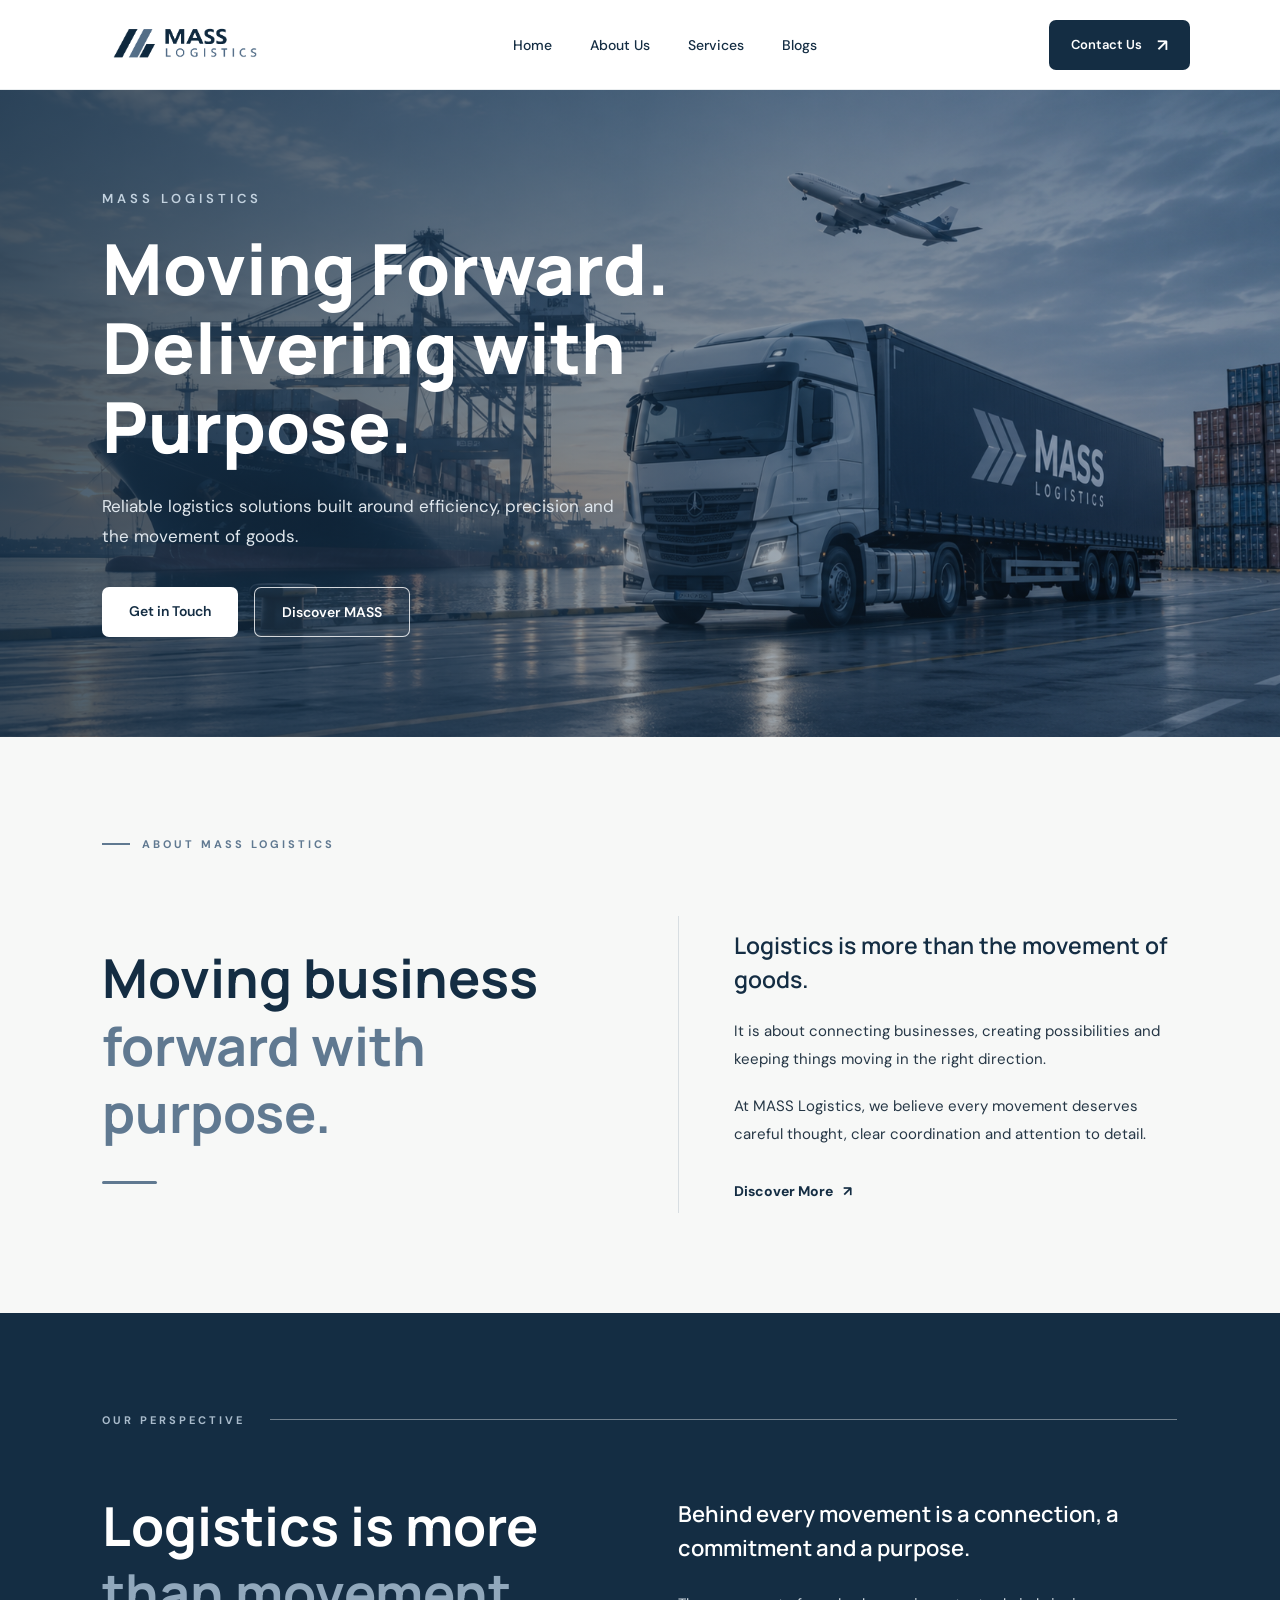
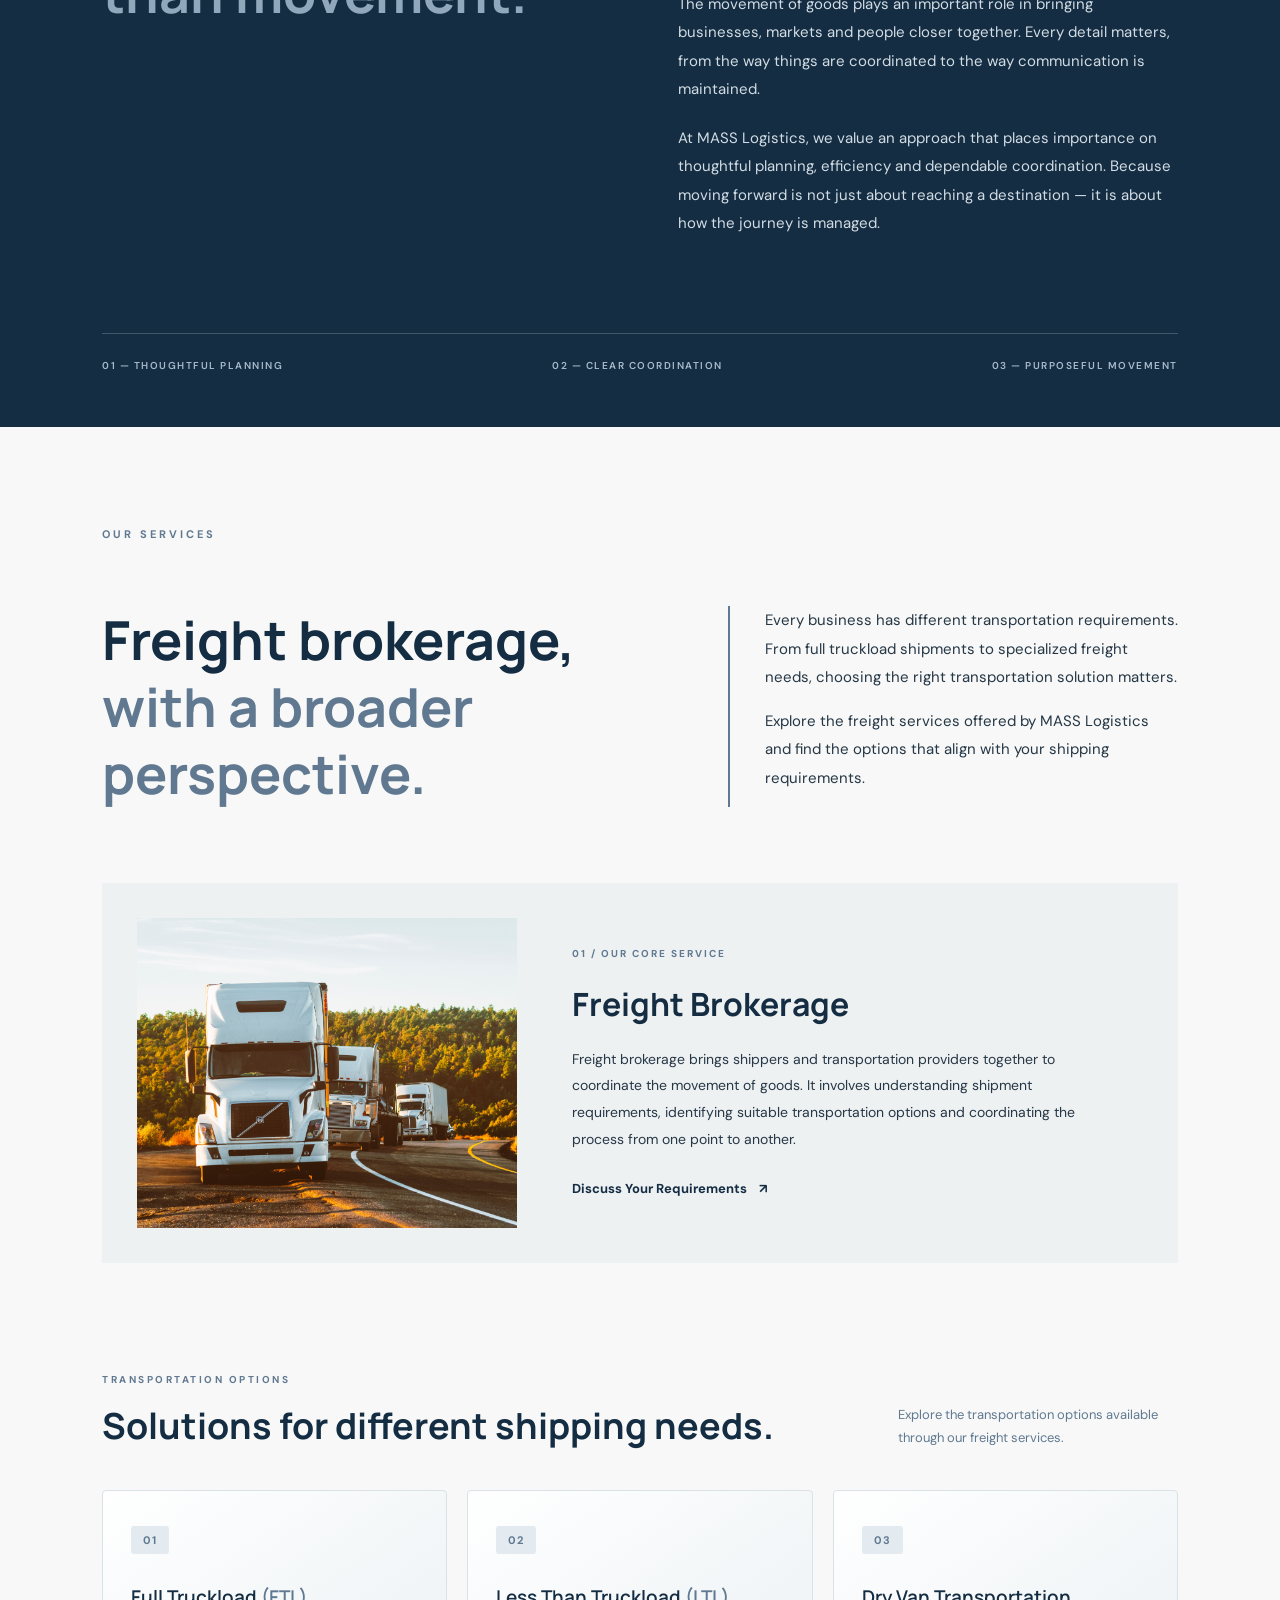
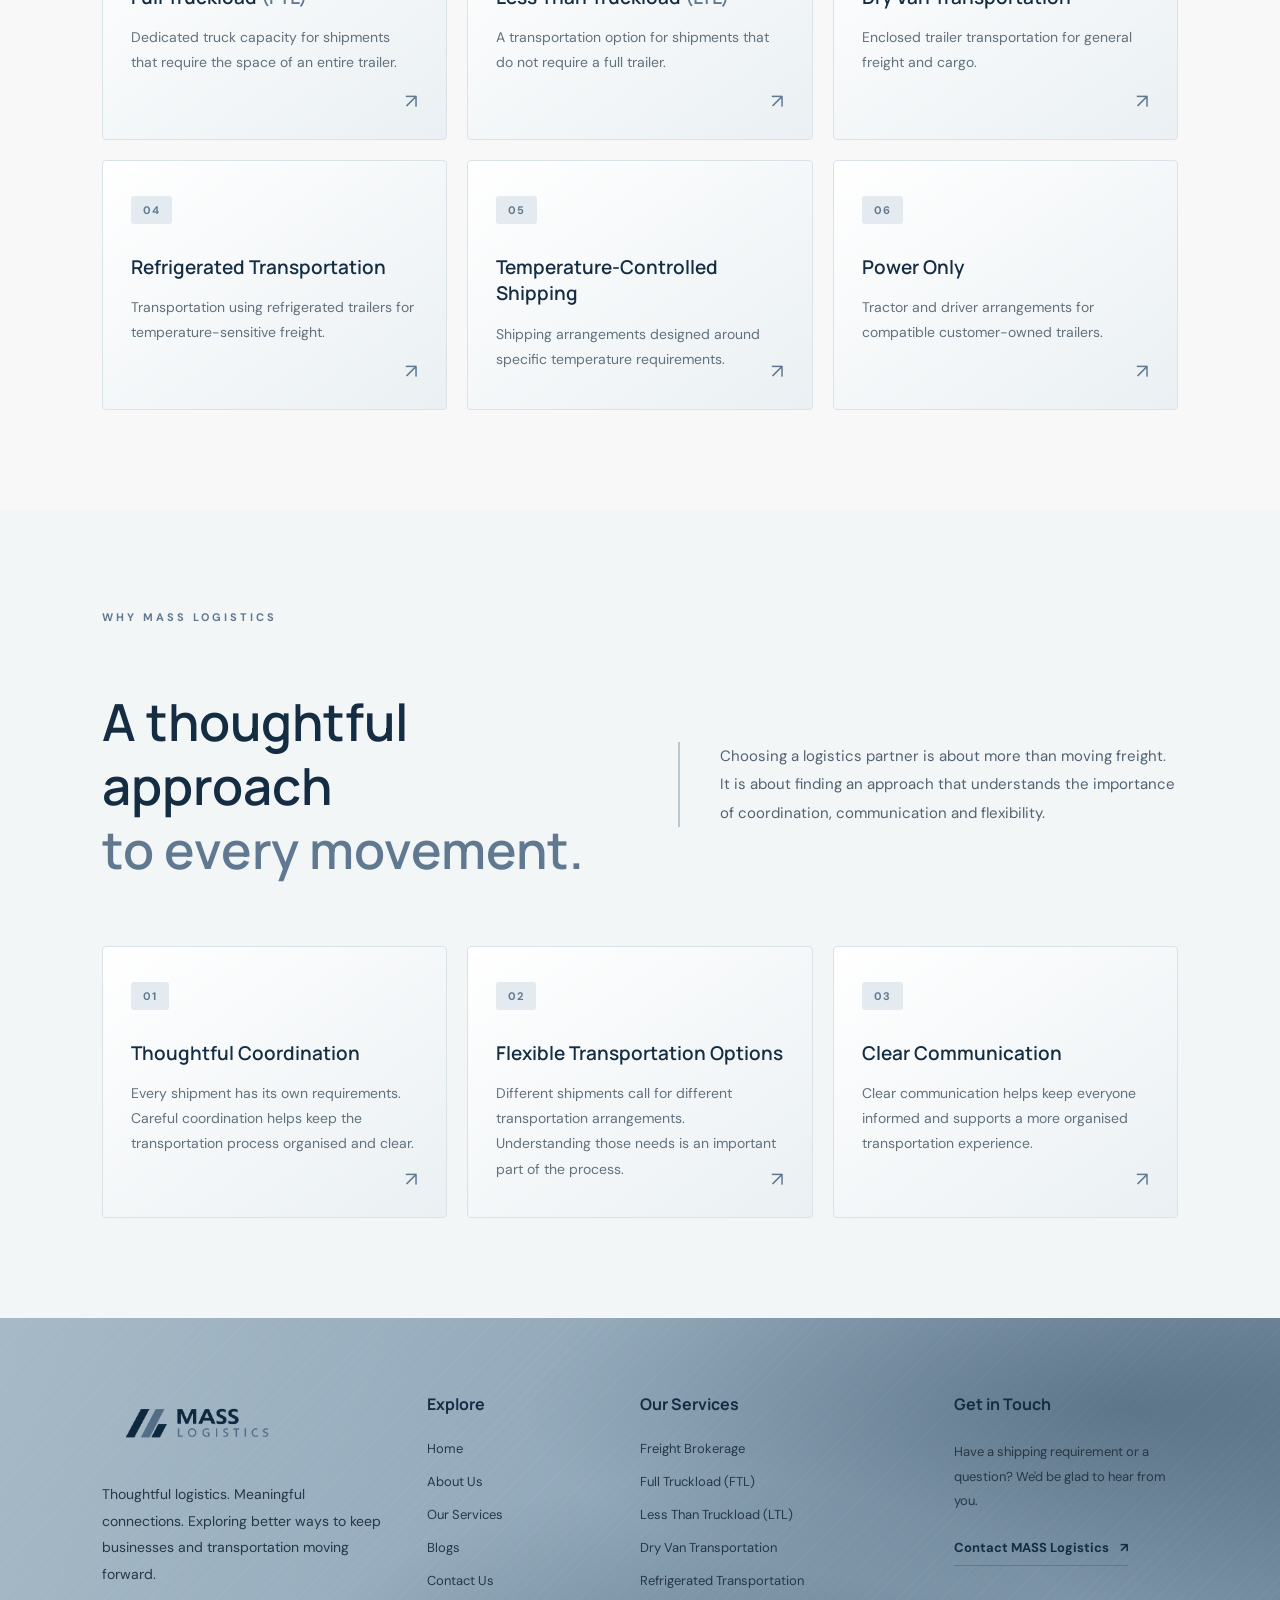
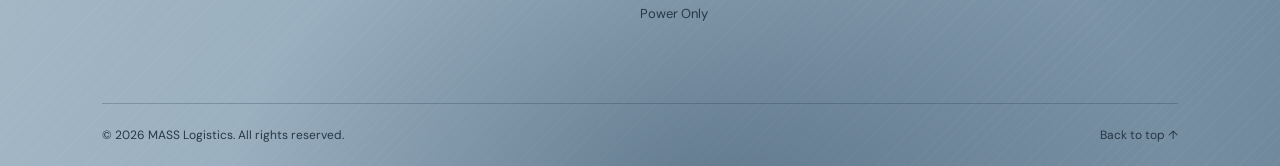
==== commit d3ad8281: "Fix mobile contact navigation" ====
--- a/index.html
+++ b/index.html
@@ -34,6 +34,7 @@
             <a href="about.html">About Us</a>
             <a href="#services">Services</a>
             <a href="blog.html">Blogs</a>
+            <a href="contact.html" class="mobile-contact-link">Contact Us</a>
         </nav>
 
         <!-- CONTACT BUTTON -->
--- a/style.css
+++ b/style.css
@@ -371,6 +371,10 @@
         padding: 16px 0;
         border-bottom: 1px solid var(--light-grey);
     }
+    
+    .nav-links .mobile-contact-link {
+    display: block;
+}
 
     /* Hide desktop contact button */
 
@@ -2267,3 +2271,9 @@
     }
 
 }
+
+
+/* Contact link only for mobile navigation */
+.mobile-contact-link {
+    display: none;
+}
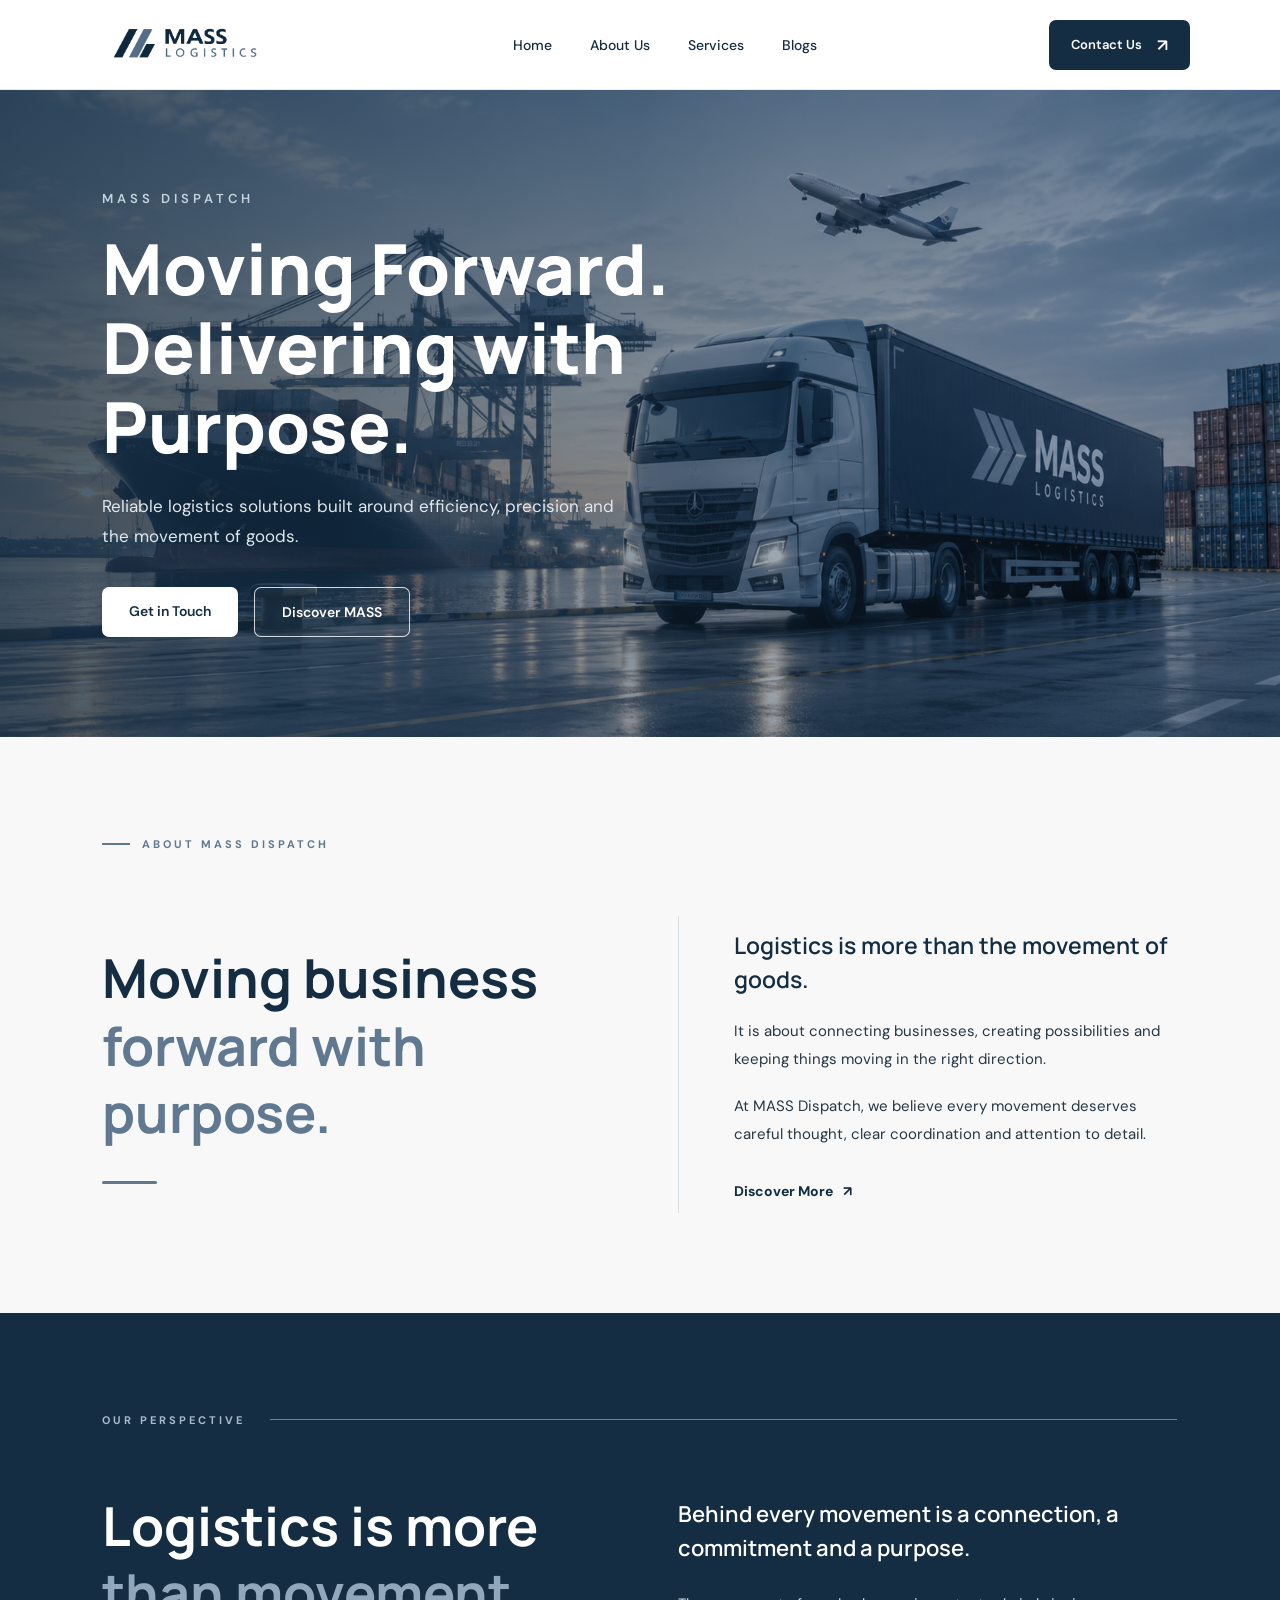
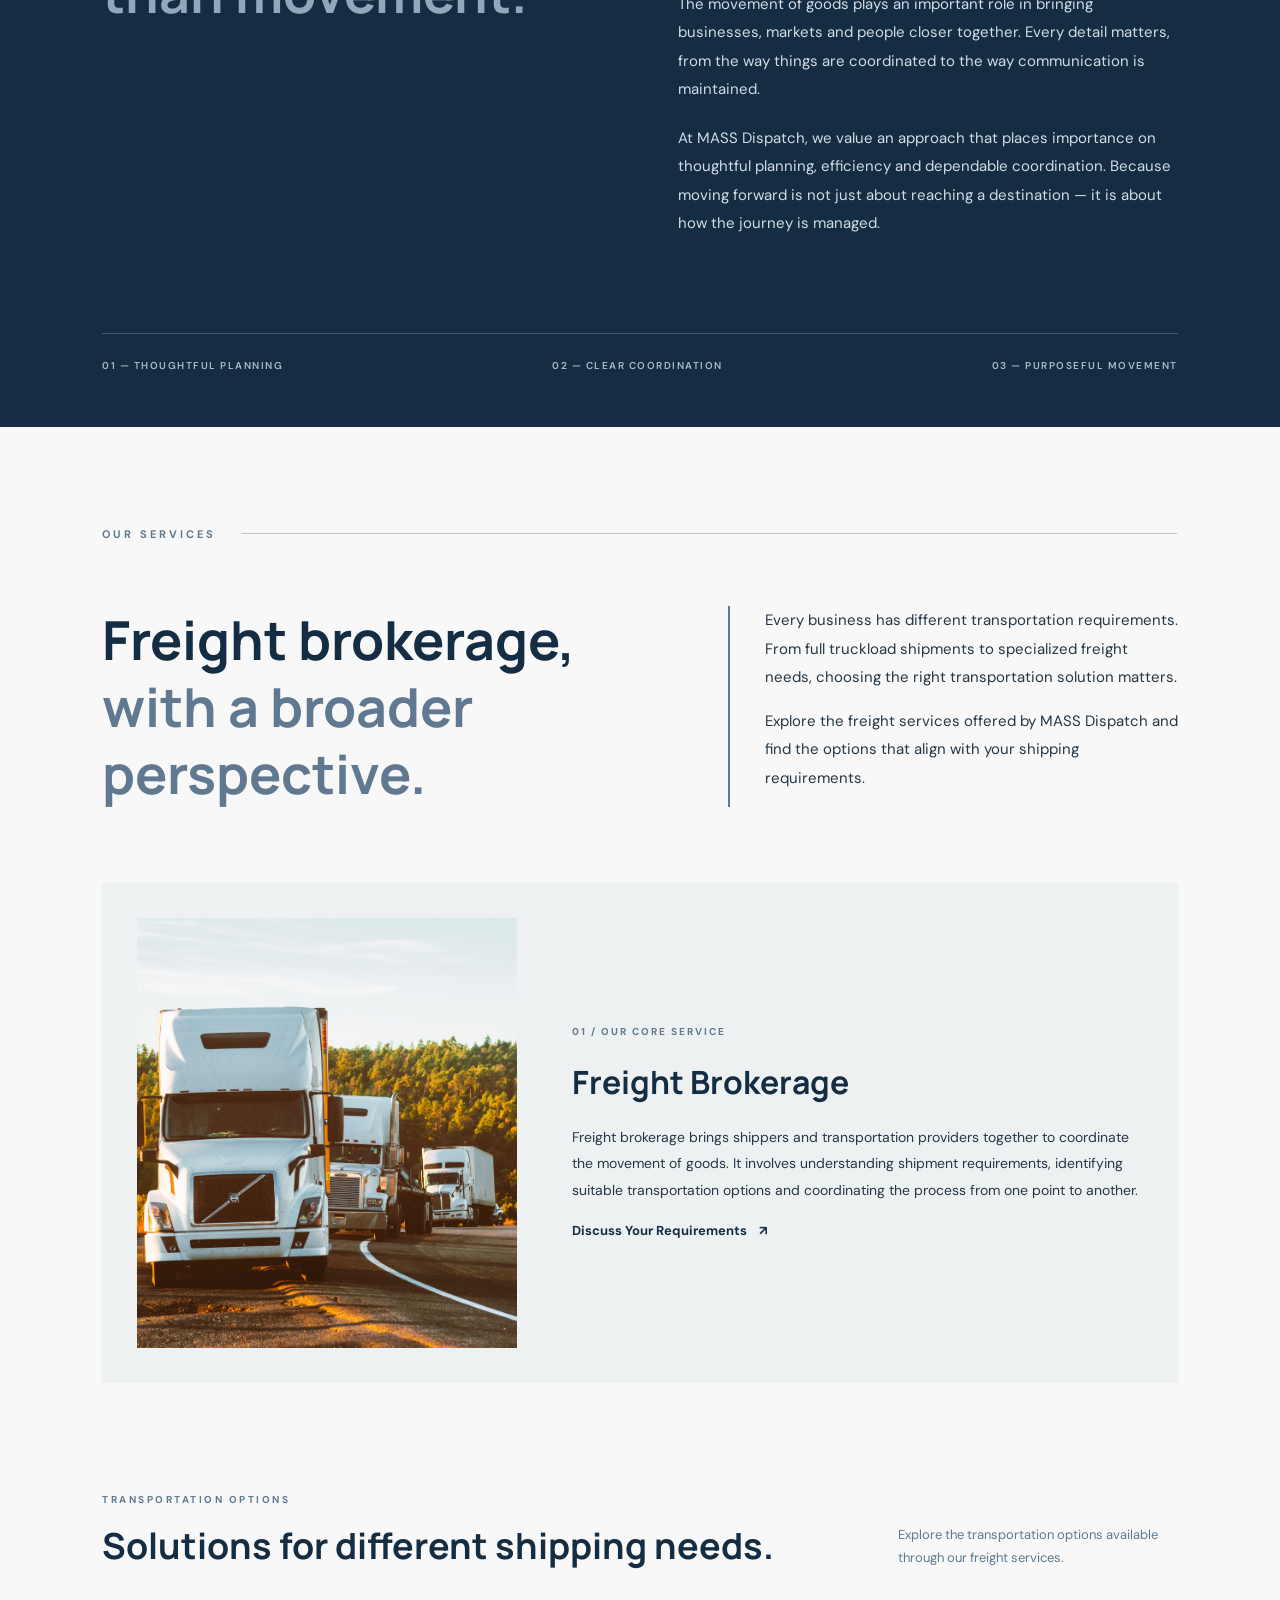
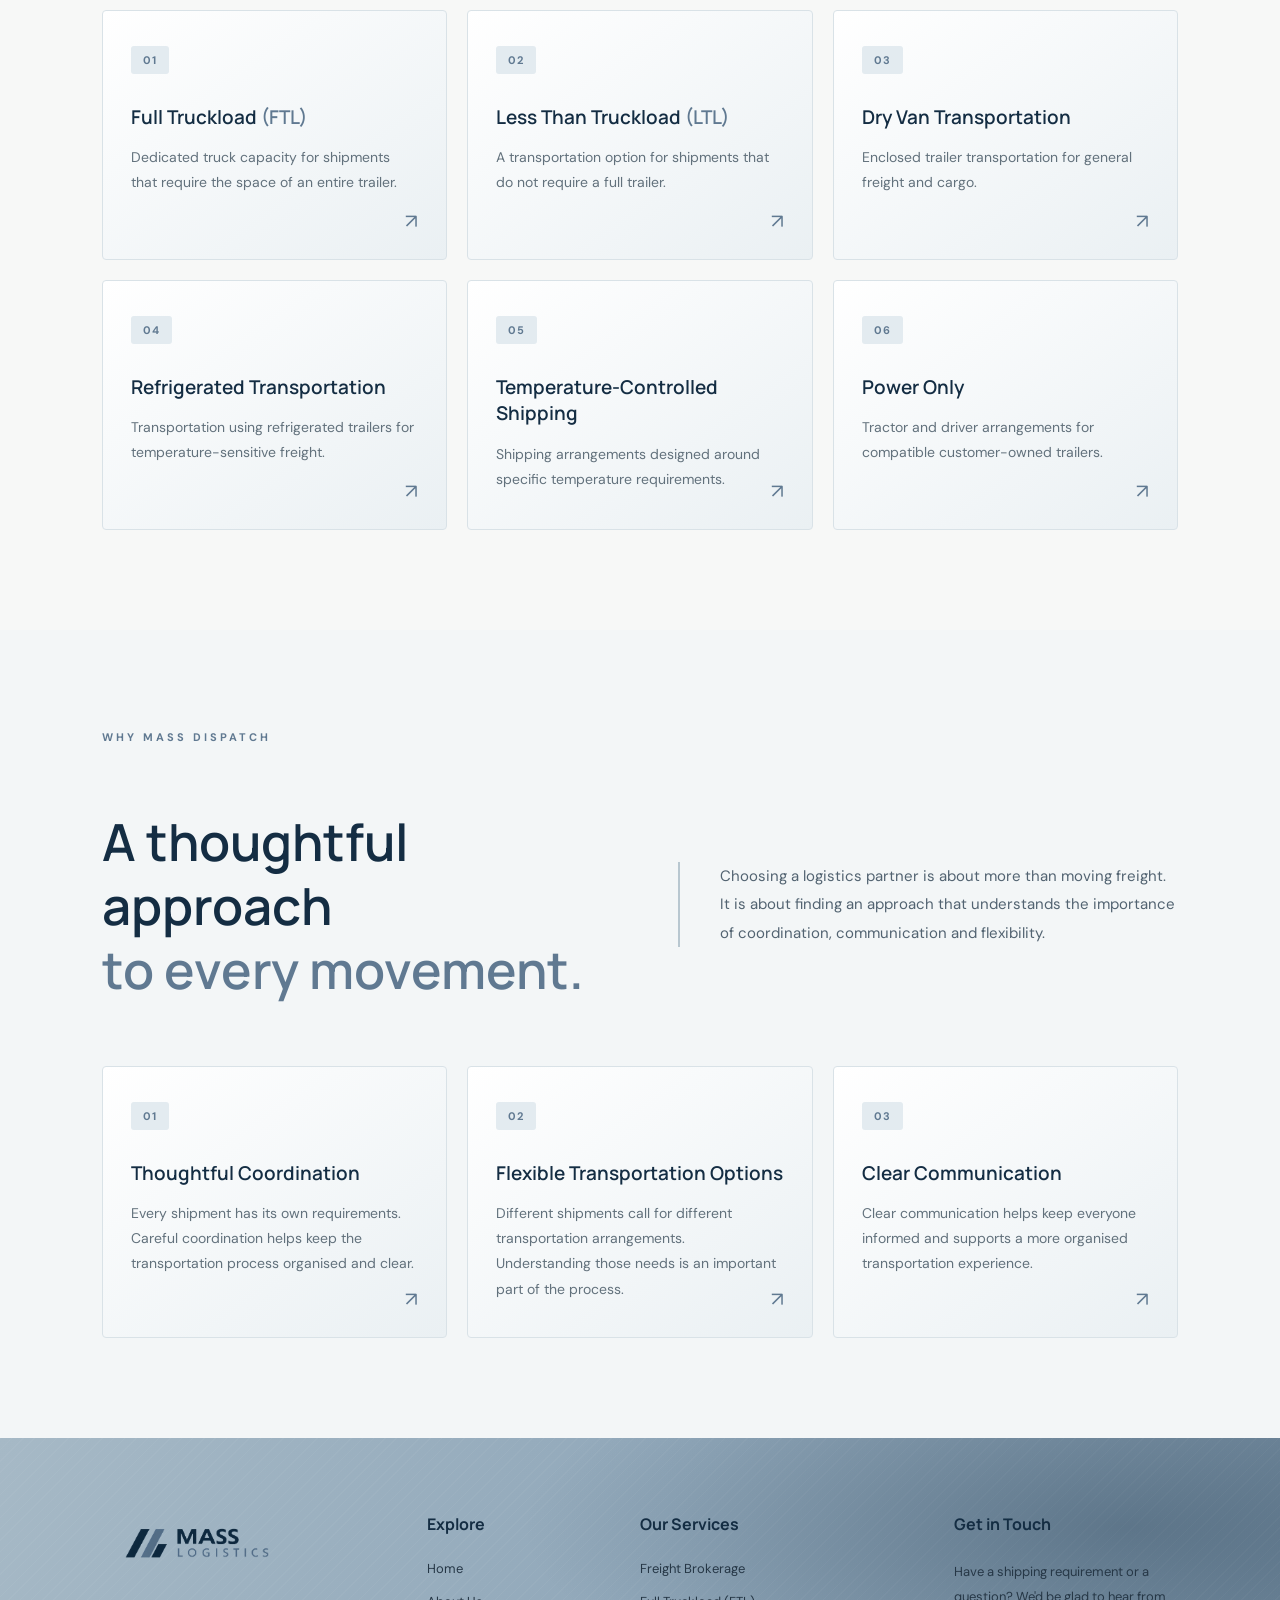
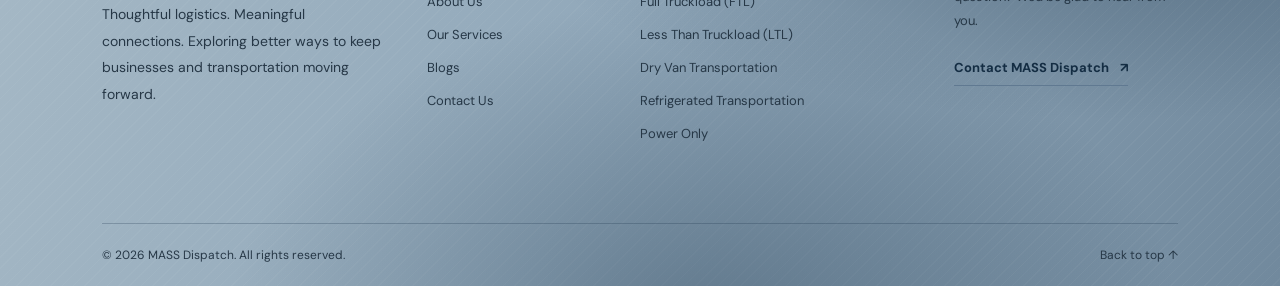
==== commit 88843015: "Rebrand homepage to MASS Dispatch" ====
--- a/index.html
+++ b/index.html
@@ -6,7 +6,7 @@
     <meta charset="UTF-8">
     <meta name="viewport" content="width=device-width, initial-scale=1.0">
 
-    <title>MASS Logistics | Moving Business Forward</title>
+    <title>MASS Dispatch | Moving Business Forward</title>
 
     <!-- Google Fonts -->
     <link rel="preconnect" href="https://fonts.googleapis.com">
@@ -25,7 +25,7 @@
 
         <!-- LOGO -->
         <a href="index.html" class="logo">
-            <img src="logo.png" alt="MASS Logistics">
+            <img src="logo.png" alt="MASS Dispatch">
         </a>
 
         <!-- NAVIGATION LINKS -->
@@ -65,7 +65,7 @@
 
             <div class="hero-content">
 
-                <p class="hero-tag">MASS LOGISTICS</p>
+                <p class="hero-tag">MASS DISPATCH</p>
 
                 <h1>
                     Moving Forward.<br>
@@ -99,7 +99,7 @@
 
     <div class="intro-label">
         <span></span>
-        ABOUT MASS LOGISTICS
+        ABOUT MASS DISPATCH
     </div>
 
     <div class="intro-layout">
@@ -128,7 +128,7 @@
             </p>
 
             <p>
-                At MASS Logistics, we believe every movement
+                At MASS Dispatch, we believe every movement
                 deserves careful thought, clear coordination
                 and attention to detail.
             </p>
@@ -176,7 +176,7 @@
             </p>
 
             <p>
-                At MASS Logistics, we value an approach
+                At MASS Dispatch, we value an approach
                 that places importance on thoughtful planning,
                 efficiency and dependable coordination.
                 Because moving forward is not just about
@@ -225,7 +225,7 @@
 
             <p>
                 Explore the freight services offered by
-                MASS Logistics and find the options that
+                MASS Dispatch and find the options that
                 align with your shipping requirements.
             </p>
         </div>
@@ -347,11 +347,11 @@
 </section>
 
 
-<!-- WHY CHOOSE MASS LOGISTICS SECTION -->
+<!-- WHY CHOOSE MASS DISPATCH SECTION -->
 <section class="why-section">
 
     <div class="why-top">
-        <p class="why-label">WHY MASS LOGISTICS</p>
+        <p class="why-label">WHY MASS DISPATCH</p>
         <span class="why-line"></span>
     </div>
 
@@ -424,7 +424,7 @@
         <!-- BRAND COLUMN -->
         <div class="footer-brand">
 
-            <img src="logo.png" alt="MASS Logistics Logo">
+            <img src="logo.png" alt="MASS Dispatch Logo">
 
             <p>
                 Thoughtful logistics. Meaningful connections.
@@ -472,7 +472,7 @@
             </p>
 
             <a href="contact.html" class="footer-contact-link">
-                Contact MASS Logistics <span>↗</span>
+                Contact MASS Dispatch <span>↗</span>
             </a>
 
         </div>
@@ -482,7 +482,7 @@
     <!-- FOOTER BOTTOM -->
     <div class="footer-bottom">
 
-        <p>© 2026 MASS Logistics. All rights reserved.</p>
+        <p>© 2026 MASS Dispatch. All rights reserved.</p>
 
         <a href="#top">Back to top ↑</a>
 
--- a/style.css
+++ b/style.css
@@ -2276,4 +2276,1911 @@
 /* Contact link only for mobile navigation */
 .mobile-contact-link {
     display: none;
-}+}
+
+/* ========================================
+   ABOUT PAGE HERO
+======================================== */
+
+.about-hero {
+    min-height: 540px;
+    position: relative;
+    display: flex;
+    align-items: center;
+    padding: 90px 10%;
+    background: var(--off-white);
+    overflow: hidden;
+}
+
+/* Large tilted logo watermark on right */
+
+.about-watermark {
+    position: absolute;
+    right: 4%;
+    top: 50%;
+    transform: translateY(-50%) rotate(-18deg);
+    width: 42%;
+    opacity: 0.045;
+    pointer-events: none;
+    z-index: 0;
+}
+
+.about-watermark img {
+    width: 100%;
+    height: auto;
+}
+
+/* Hero content */
+
+.about-hero-content {
+    position: relative;
+    z-index: 1;
+    max-width: 750px;
+}
+
+.about-eyebrow {
+    display: inline-block;
+    font-size: 12px;
+    letter-spacing: 3px;
+    font-weight: 600;
+    margin-bottom: 28px;
+    color: var(--blue);
+}
+
+.about-hero-content h1 {
+    font-family: 'Manrope', sans-serif;
+    font-size: clamp(40px, 5vw, 66px);
+    line-height: 1.17;
+    font-weight: 600;
+    color: var(--navy);
+    margin-bottom: 25px;
+}
+
+.about-hero-content h1 > span {
+    display: block;
+    color: var(--blue);
+}
+
+.about-hero-content h1 .highlight-word {
+    display: inline;
+    color: var(--navy);
+}
+
+.about-accent {
+    width: 65px;
+    height: 3px;
+    background: var(--blue);
+    margin-bottom: 25px;
+}
+
+.about-hero-content p {
+    max-width: 540px;
+    font-size: 16px;
+    line-height: 1.9;
+    color: var(--text);
+    margin-bottom: 30px;
+}
+
+.about-hero-btn {
+    display: inline-flex;
+    align-items: center;
+    gap: 16px;
+    color: var(--navy);
+    text-decoration: none;
+    font-size: 13px;
+    font-weight: 600;
+    transition: 0.3s ease;
+}
+
+.about-hero-btn:hover {
+    color: var(--blue);
+    gap: 23px;
+}
+
+.about-hero-btn span {
+    font-size: 18px;
+}
+
+/* Mobile */
+
+@media (max-width: 768px) {
+
+    .about-hero {
+        min-height: 500px;
+        padding: 75px 7%;
+    }
+
+    .about-watermark {
+        width: 75%;
+        right: -20%;
+        opacity: 0.035;
+    }
+
+    .about-hero-content h1 {
+        font-size: 42px;
+    }
+
+}
+/* ABOUT HERO - TYPOGRAPHY DETAILS */
+
+.about-hero-content h1 span.highlight-word {
+    font-size: 1.12em;
+    position: relative;
+    display: inline-block;
+    color: var(--navy);
+    z-index: 1;
+}
+
+.highlight-word::after {
+    content: "";
+    position: absolute;
+    left: 0;
+    bottom: 5px;
+    width: 100%;
+    height: 10px;
+    background: rgba(145, 168, 186, 0.25);
+    z-index: -1;
+}
+
+/* Animated underline */
+
+.about-hero-btn {
+    position: relative;
+    padding-bottom: 7px;
+}
+
+.about-hero-btn::after {
+    content: "";
+    position: absolute;
+    left: 0;
+    bottom: 0;
+    width: 0;
+    height: 1px;
+    background: var(--blue);
+    transition: width 0.35s ease;
+}
+
+.about-hero-btn:hover::after {
+    width: 100%;
+}
+
+
+
+
+/* ========================================
+   WHO WE ARE SECTION
+======================================== */
+
+.who-we-are {
+    padding: 100px 10%;
+    background: #FFFFFF;
+}
+
+/* Section label */
+
+.who-label {
+    display: flex;
+    align-items: center;
+    gap: 12px;
+    color: var(--blue);
+    font-size: 11px;
+    font-weight: 600;
+    letter-spacing: 2.5px;
+    margin-bottom: 55px;
+}
+
+.who-label span {
+    width: 30px;
+    height: 1px;
+    background: var(--blue);
+}
+
+/* Introduction layout */
+
+.who-layout {
+    display: grid;
+    grid-template-columns: 1fr 1fr;
+    gap: 9%;
+    align-items: center;
+}
+
+/* Left heading */
+
+.who-left h2 {
+    font-family: 'Manrope', sans-serif;
+    font-size: clamp(36px, 4.2vw, 55px);
+    line-height: 1.2;
+    color: var(--navy);
+    font-weight: 600;
+}
+
+.who-left h2 span {
+    display: block;
+    color: var(--blue);
+}
+
+.who-accent {
+    width: 55px;
+    height: 3px;
+    background: var(--blue);
+    margin-top: 28px;
+}
+
+/* Right introduction panel */
+
+.who-right {
+    padding: 38px 40px;
+    background: linear-gradient(
+        135deg,
+        #F2F5F7,
+        #E9EFF3
+    );
+    border-left: 3px solid var(--blue);
+    position: relative;
+}
+
+.who-small-label {
+    display: block;
+    font-size: 10px;
+    letter-spacing: 2.5px;
+    color: var(--blue);
+    font-weight: 700;
+    margin-bottom: 20px;
+}
+
+.who-right h3 {
+    font-family: 'Manrope', sans-serif;
+    font-size: 23px;
+    color: var(--navy);
+    line-height: 1.4;
+    margin-bottom: 18px;
+}
+
+.who-right p {
+    font-size: 14px;
+    line-height: 1.9;
+    color: var(--text);
+    margin-bottom: 15px;
+}
+
+.who-right p:last-child {
+    margin-bottom: 0;
+}
+
+/* Principles heading */
+
+.principles-heading {
+    margin-top: 85px;
+    margin-bottom: 30px;
+}
+
+.principles-heading span {
+    font-size: 11px;
+    font-weight: 700;
+    letter-spacing: 2.5px;
+    color: var(--blue);
+}
+
+.principles-heading p {
+    font-family: 'Manrope', sans-serif;
+    font-size: 25px;
+    font-weight: 600;
+    color: var(--navy);
+    margin-top: 10px;
+}
+
+/* Principles cards */
+
+.principles-grid {
+    display: grid;
+    grid-template-columns: repeat(3, 1fr);
+    gap: 20px;
+}
+
+.principle-card {
+    position: relative;
+    min-height: 245px;
+    padding: 30px 28px;
+    background: linear-gradient(
+        145deg,
+        #F1F4F6,
+        #E6EDF1
+    );
+    border: 1px solid #DFE7EC;
+    overflow: hidden;
+    transition: transform 0.35s ease,
+                box-shadow 0.35s ease,
+                background 0.35s ease;
+}
+
+.principle-card:hover {
+    transform: translateY(-8px);
+    box-shadow: 0 18px 35px rgba(20, 45, 67, 0.10);
+    background: #F7F9FA;
+}
+
+.principle-number {
+    display: block;
+    font-family: 'Manrope', sans-serif;
+    font-size: 37px;
+    font-weight: 600;
+    color: rgba(96, 121, 145, 0.55);
+    line-height: 1;
+}
+
+.principle-line {
+    width: 38px;
+    height: 2px;
+    background: var(--blue);
+    margin: 25px 0 20px;
+    transition: width 0.35s ease;
+}
+
+.principle-card:hover .principle-line {
+    width: 65px;
+}
+
+.principle-card h3 {
+    font-family: 'Manrope', sans-serif;
+    font-size: 18px;
+    font-weight: 600;
+    color: var(--navy);
+    margin-bottom: 12px;
+}
+
+.principle-card p {
+    font-size: 13px;
+    line-height: 1.8;
+    color: var(--text);
+    max-width: 260px;
+}
+
+.principle-arrow {
+    position: absolute;
+    right: 25px;
+    bottom: 23px;
+    font-size: 19px;
+    color: var(--blue);
+    opacity: 0.65;
+    transition: transform 0.3s ease,
+                opacity 0.3s ease;
+}
+
+.principle-card:hover .principle-arrow {
+    transform: translate(4px, -4px);
+    opacity: 1;
+}
+
+/* Responsive design */
+
+@media (max-width: 900px) {
+
+    .who-layout {
+        gap: 35px;
+    }
+
+    .principles-grid {
+        gap: 14px;
+    }
+
+    .principle-card {
+        padding: 25px 20px;
+    }
+
+}
+
+@media (max-width: 768px) {
+
+    .who-we-are {
+        padding: 75px 7%;
+    }
+
+    .who-label {
+        margin-bottom: 35px;
+    }
+
+    .who-layout {
+        grid-template-columns: 1fr;
+        gap: 35px;
+    }
+
+    .who-right {
+        padding: 30px 25px;
+    }
+
+    .principles-heading {
+        margin-top: 55px;
+    }
+
+    .principles-grid {
+        grid-template-columns: 1fr;
+        gap: 16px;
+    }
+
+    .principle-card {
+        min-height: 220px;
+        padding: 27px;
+    }
+
+}
+
+
+
+/* ========================================
+   MISSION & VISION SECTION
+======================================== */
+
+.mission-vision {
+    position: relative;
+    padding: 100px 10%;
+    background: linear-gradient(
+        125deg,
+        #142D43,
+        #1D3B53,
+        #172F45
+    );
+    overflow: hidden;
+    isolation: isolate;
+}
+
+/* Subtle background texture */
+
+.mission-vision::before {
+    content: "";
+    position: absolute;
+    inset: 0;
+    background:
+        radial-gradient(
+            circle at 85% 20%,
+            rgba(145, 168, 186, 0.13),
+            transparent 35%
+        ),
+        repeating-linear-gradient(
+            135deg,
+            transparent 0px,
+            transparent 45px,
+            rgba(255,255,255,0.018) 46px,
+            transparent 47px
+        );
+    z-index: -1;
+    pointer-events: none;
+}
+
+/* Watermark */
+
+.mv-watermark {
+    position: absolute;
+    right: 3%;
+    top: 8%;
+    font-family: 'Manrope', sans-serif;
+    font-size: clamp(100px, 19vw, 250px);
+    font-weight: 800;
+    letter-spacing: -12px;
+    color: rgba(255,255,255,0.035);
+    transform: rotate(-12deg);
+    pointer-events: none;
+    user-select: none;
+}
+
+/* Heading */
+
+.mv-heading {
+    position: relative;
+    z-index: 1;
+    margin-bottom: 60px;
+}
+
+.mv-heading > span {
+    display: block;
+    color: #AFC2D1;
+    font-size: 11px;
+    font-weight: 600;
+    letter-spacing: 3px;
+    margin-bottom: 22px;
+}
+
+.mv-heading h2 {
+    font-family: 'Manrope', sans-serif;
+    font-size: clamp(35px, 4.5vw, 54px);
+    line-height: 1.2;
+    font-weight: 600;
+    color: #FFFFFF;
+}
+
+.mv-heading h2 span {
+    color: #AFC2D1;
+}
+
+/* Cards */
+
+.mv-grid {
+    display: grid;
+    grid-template-columns: repeat(2, 1fr);
+    gap: 22px;
+    position: relative;
+    z-index: 1;
+}
+
+.mv-card {
+    position: relative;
+    padding: 42px 38px 65px;
+    min-height: 460px;
+    height: 100%;
+    border: 1px solid rgba(255,255,255,0.18);
+    background: rgba(255,255,255,0.055);
+    backdrop-filter: blur(5px);
+    display: flex;
+    flex-direction: column;
+    transition: background 0.35s ease,
+                transform 0.35s ease,
+                border-color 0.35s ease;
+}
+
+.mv-card:hover {
+    background: rgba(255,255,255,0.10);
+    transform: translateY(-7px);
+    border-color: rgba(175,194,209,0.55);
+}
+
+/* Card content */
+
+.mv-number {
+    display: block;
+    color: #AFC2D1;
+    font-size: 10px;
+    font-weight: 600;
+    letter-spacing: 2.5px;
+    margin-bottom: 40px;
+}
+
+.mv-card h3 {
+    max-width: 390px;
+    font-family: 'Manrope', sans-serif;
+    font-size: clamp(23px, 2.5vw, 30px);
+    line-height: 1.35;
+    color: #FFFFFF;
+    margin-bottom: 20px;
+}
+
+.mv-card p {
+    max-width: 430px;
+    font-size: 14px;
+    line-height: 1.9;
+    color: #D0DBE3;
+    margin-bottom: 15px;
+}
+
+.mv-arrow {
+    position: absolute;
+    right: 30px;
+    bottom: 25px;
+    font-size: 20px;
+    color: #AFC2D1;
+    transition: transform 0.3s ease;
+}
+
+.mv-card:hover .mv-arrow {
+    transform: translate(5px, -5px);
+}
+
+/* Responsive */
+
+@media (max-width: 768px) {
+
+    .mission-vision {
+        padding: 75px 7%;
+    }
+
+    .mv-heading {
+        margin-bottom: 40px;
+    }
+
+    .mv-grid {
+        grid-template-columns: 1fr;
+    }
+
+    .mv-card {
+    padding: 32px 27px 55px;
+    min-height: 0;
+    height: auto;
+}
+
+    .mv-number {
+        margin-bottom: 30px;
+    }
+
+    .mv-watermark {
+        right: -10%;
+        top: 5%;
+        font-size: 120px;
+    }
+
+}
+
+
+
+/* ========================================
+   OUR APPROACH SECTION
+======================================== */
+
+.our-approach {
+    padding: 110px 10%;
+    background: #F4F6F7;
+    overflow: hidden;
+}
+
+/* Heading */
+
+.approach-heading {
+    max-width: 680px;
+    margin-bottom: 75px;
+}
+
+.approach-heading > span {
+    display: block;
+    font-size: 11px;
+    font-weight: 700;
+    letter-spacing: 3px;
+    color: var(--blue);
+    margin-bottom: 22px;
+}
+
+.approach-heading h2 {
+    font-family: 'Manrope', sans-serif;
+    font-size: clamp(35px, 4.5vw, 54px);
+    line-height: 1.2;
+    font-weight: 600;
+    color: var(--navy);
+    margin-bottom: 22px;
+}
+
+.approach-heading h2 span {
+    display: block;
+    color: var(--blue);
+}
+
+.approach-heading p {
+    max-width: 570px;
+    font-size: 15px;
+    line-height: 1.9;
+    color: var(--text);
+}
+
+/* Timeline layout */
+
+.approach-timeline {
+    display: grid;
+    grid-template-columns: repeat(4, 1fr);
+    position: relative;
+    gap: 25px;
+}
+
+/* Connecting line */
+
+.approach-timeline::before {
+    content: "";
+    position: absolute;
+    top: 27px;
+    left: 25px;
+    right: 25px;
+    height: 1px;
+    background: #C9D4DC;
+}
+
+/* Individual steps */
+
+.approach-step {
+    position: relative;
+    z-index: 1;
+    padding: 0 10px 20px 0;
+}
+
+/* Number and dot */
+
+.step-top {
+    display: flex;
+    align-items: center;
+    justify-content: space-between;
+    width: 55px;
+    margin-bottom: 35px;
+    position: relative;
+}
+
+.step-number {
+    font-family: 'Manrope', sans-serif;
+    font-size: 13px;
+    font-weight: 700;
+    color: var(--blue);
+}
+
+.step-dot {
+    position: absolute;
+    right: -8px;
+    top: 50%;
+    transform: translateY(-50%);
+    width: 11px;
+    height: 11px;
+    border-radius: 50%;
+    background: var(--navy);
+    border: 3px solid #F4F6F7;
+    box-sizing: content-box;
+    transition: background 0.3s ease,
+                transform 0.3s ease;
+}
+
+/* Step content */
+
+.approach-step h3 {
+    font-family: 'Manrope', sans-serif;
+    font-size: 21px;
+    font-weight: 600;
+    color: var(--navy);
+    margin-bottom: 15px;
+    transition: color 0.3s ease;
+}
+
+.approach-step p {
+    max-width: 230px;
+    font-size: 13px;
+    line-height: 1.9;
+    color: var(--text);
+}
+
+/* Hover effect */
+
+.approach-step:hover .step-dot {
+    background: var(--blue);
+    transform: translateY(-50%) scale(1.4);
+}
+
+.approach-step:hover h3 {
+    color: var(--blue);
+}
+
+/* Responsive */
+
+@media (max-width: 900px) {
+
+    .our-approach {
+        padding: 85px 7%;
+    }
+
+    .approach-timeline {
+        grid-template-columns: repeat(2, 1fr);
+        row-gap: 45px;
+    }
+
+    .approach-timeline::before {
+        display: none;
+    }
+
+    .approach-step {
+        border-left: 1px solid #C9D4DC;
+        padding-left: 22px;
+    }
+
+    .step-top {
+        margin-bottom: 25px;
+    }
+
+}
+
+@media (max-width: 600px) {
+
+    .our-approach {
+        padding: 75px 7%;
+    }
+
+    .approach-heading {
+        margin-bottom: 50px;
+    }
+
+    .approach-timeline {
+        grid-template-columns: 1fr;
+        row-gap: 35px;
+    }
+
+    .approach-step {
+        padding-bottom: 10px;
+    }
+
+    .approach-step p {
+        max-width: 100%;
+    }
+
+}
+
+
+
+/* ========================================
+   ABOUT PAGE CTA SECTION
+======================================== */
+
+.about-cta {
+    position: relative;
+    padding: 100px 10%;
+    background: linear-gradient(
+        120deg,
+        #142D43,
+        #1D3B53,
+        #172F45
+    );
+    overflow: hidden;
+    isolation: isolate;
+}
+
+/* Subtle background texture */
+
+.about-cta::before {
+    content: "";
+    position: absolute;
+    inset: 0;
+    background:
+        radial-gradient(
+            circle at 85% 20%,
+            rgba(145, 168, 186, 0.15),
+            transparent 35%
+        ),
+        repeating-linear-gradient(
+            135deg,
+            transparent 0px,
+            transparent 45px,
+            rgba(255,255,255,0.018) 46px,
+            transparent 47px
+        );
+    z-index: -1;
+}
+
+/* CTA content */
+
+.cta-content {
+    position: relative;
+    z-index: 2;
+    max-width: 700px;
+}
+
+.cta-content > span {
+    display: block;
+    color: #AFC2D1;
+    font-size: 11px;
+    font-weight: 600;
+    letter-spacing: 3px;
+    margin-bottom: 24px;
+}
+
+.cta-content h2 {
+    font-family: 'Manrope', sans-serif;
+    font-size: clamp(36px, 4.8vw, 58px);
+    line-height: 1.2;
+    font-weight: 600;
+    color: #FFFFFF;
+    margin-bottom: 25px;
+}
+
+.cta-content h2 span {
+    display: block;
+    color: #AFC2D1;
+}
+
+.cta-content p {
+    max-width: 520px;
+    font-size: 15px;
+    line-height: 1.9;
+    color: #D0DBE3;
+    margin-bottom: 35px;
+}
+
+/* CTA button */
+
+.about-cta-btn {
+    display: inline-flex;
+    align-items: center;
+    gap: 18px;
+    padding: 15px 23px;
+    color: var(--navy);
+    background: #F7F8F7;
+    text-decoration: none;
+    font-size: 13px;
+    font-weight: 700;
+    transition: background 0.3s ease,
+                color 0.3s ease,
+                gap 0.3s ease;
+}
+
+.about-cta-btn:hover {
+    background: #AFC2D1;
+    color: var(--navy);
+    gap: 25px;
+}
+
+.about-cta-btn span {
+    font-size: 17px;
+}
+
+/* Background watermark */
+
+/* Logo watermark */
+
+.cta-watermark {
+    position: absolute;
+    right: 3%;
+    top: 50%;
+    transform: translateY(-50%) rotate(-15deg);
+    width: 390px;
+    opacity: 0.16;
+    pointer-events: none;
+    user-select: none;
+}
+
+.cta-watermark img {
+    width: 100%;
+    height: auto;
+    display: block;
+}
+
+/* Responsive */
+
+@media (max-width: 768px) {
+
+    .about-cta {
+        padding: 75px 7%;
+    }
+
+    @media (max-width: 768px) {
+
+    .cta-watermark {
+        width: 230px;
+        right: -12%;
+        top: 55%;
+        opacity: 0.12;
+    }
+
+}
+
+    .cta-content h2 {
+        font-size: 38px;
+    }
+
+}
+
+/* COPYRIGHT */
+
+.copyright {
+    padding: 22px 7%;
+    background: #142D43;
+    color: #AFC2D1;
+    text-align: center;
+    font-size: 12px;
+    letter-spacing: 0.5px;
+    border-top: 1px solid rgba(255,255,255,0.12);
+}
+
+
+
+/* ========================================
+   BLOG HERO SECTION
+======================================== */
+
+.blog-hero {
+    min-height: 560px;
+    position: relative;
+    display: flex;
+    align-items: center;
+    padding: 85px 10% 110px;
+    background: var(--off-white);
+    overflow: hidden;
+}
+
+/* Hero image */
+
+.blog-hero-image {
+    position: absolute;
+    right: 0;
+    top: 0;
+    width: 45%;
+    height: 100%;
+    overflow: hidden;
+}
+
+.blog-hero-image img {
+    width: 100%;
+    height: 100%;
+    object-fit: cover;
+    display: block;
+    transition: transform 0.8s ease;
+}
+
+.blog-hero:hover .blog-hero-image img {
+    transform: scale(1.035);
+}
+
+/* Image blending */
+
+.blog-hero-image::after {
+    content: "";
+    position: absolute;
+    inset: 0;
+    background: linear-gradient(
+        90deg,
+        var(--off-white) 0%,
+        rgba(247,248,247,0.75) 15%,
+        rgba(247,248,247,0.15) 55%,
+        transparent 100%
+    );
+}
+
+/* Hero content */
+
+.blog-hero-content {
+    position: relative;
+    z-index: 2;
+    max-width: 700px;
+}
+
+.blog-eyebrow {
+    display: inline-block;
+    font-size: 11px;
+    font-weight: 700;
+    letter-spacing: 3px;
+    color: var(--blue);
+    margin-bottom: 28px;
+}
+
+/* Main heading */
+
+.blog-hero-content h1 {
+    font-family: 'Manrope', sans-serif;
+    font-size: clamp(40px, 5vw, 66px);
+    line-height: 1.17;
+    font-weight: 600;
+    color: var(--navy);
+    margin-bottom: 25px;
+}
+
+.blog-hero-content h1 span {
+    display: block;
+    color: var(--blue);
+}
+
+/* Accent line */
+
+.blog-accent {
+    width: 58px;
+    height: 3px;
+    background: var(--blue);
+    margin-bottom: 25px;
+}
+
+/* Description */
+
+.blog-hero-content p {
+    max-width: 540px;
+    font-size: 15px;
+    line-height: 1.9;
+    color: var(--text);
+    margin-bottom: 30px;
+}
+
+/* Explore button */
+
+.blog-hero-btn {
+    display: inline-flex;
+    align-items: center;
+    gap: 16px;
+    color: var(--navy);
+    text-decoration: none;
+    font-size: 13px;
+    font-weight: 700;
+    position: relative;
+    padding-bottom: 7px;
+    transition: color 0.3s ease,
+                gap 0.3s ease;
+}
+
+.blog-hero-btn:hover {
+    color: var(--blue);
+    gap: 23px;
+}
+
+.blog-hero-btn span {
+    font-size: 18px;
+}
+
+/* Bottom details */
+
+.blog-hero-bottom {
+    position: absolute;
+    left: 10%;
+    right: 10%;
+    bottom: 28px;
+    z-index: 2;
+    display: flex;
+    justify-content: space-between;
+    padding-top: 17px;
+    border-top: 1px solid #DCE3E7;
+}
+
+.blog-hero-bottom span {
+    font-size: 9px;
+    font-weight: 700;
+    letter-spacing: 2px;
+    color: var(--blue);
+}
+
+/* ========================================
+   BLOG HERO RESPONSIVE DESIGN
+======================================== */
+
+@media (max-width: 900px) {
+
+    .blog-hero {
+        padding-left: 7%;
+        padding-right: 7%;
+    }
+
+    .blog-hero-image {
+        width: 48%;
+    }
+
+    .blog-hero-content {
+        max-width: 620px;
+    }
+
+}
+
+@media (max-width: 768px) {
+
+    .blog-hero {
+        min-height: 520px;
+        padding: 75px 7% 110px;
+    }
+
+    .blog-hero-image {
+        width: 100%;
+        opacity: 0.20;
+    }
+
+    .blog-hero-image::after {
+        background: linear-gradient(
+            90deg,
+            rgba(247,248,247,0.96),
+            rgba(247,248,247,0.75)
+        );
+    }
+
+    .blog-hero-content {
+        max-width: 100%;
+    }
+
+    .blog-hero-content h1 {
+        font-size: 42px;
+    }
+
+    .blog-hero-bottom {
+        left: 7%;
+        right: 7%;
+        bottom: 23px;
+    }
+
+    .blog-hero-bottom span {
+        font-size: 8px;
+        letter-spacing: 1px;
+    }
+
+}
+
+@media (max-width: 480px) {
+
+    .blog-hero {
+        min-height: 490px;
+    }
+
+    .blog-hero-content h1 {
+        font-size: 36px;
+    }
+
+    .blog-hero-content p {
+        font-size: 14px;
+    }
+
+}
+
+
+
+/* ========================================
+   FEATURED ARTICLE SECTION
+======================================== */
+
+.featured-article {
+    padding: 100px 10%;
+    background: #FFFFFF;
+}
+
+/* Section label */
+
+.featured-label {
+    display: flex;
+    align-items: center;
+    gap: 12px;
+    color: var(--blue);
+    font-size: 11px;
+    font-weight: 700;
+    letter-spacing: 2.5px;
+    margin-bottom: 45px;
+}
+
+.featured-label span {
+    width: 30px;
+    height: 1px;
+    background: var(--blue);
+}
+
+/* Main layout */
+
+.featured-layout {
+    display: grid;
+    grid-template-columns: 1.05fr 0.95fr;
+    align-items: center;
+    gap: 65px;
+}
+
+/* Article image */
+
+.featured-image {
+    position: relative;
+    height: 430px;
+    overflow: hidden;
+    background: #E9EDEF;
+}
+
+.featured-image img {
+    width: 100%;
+    height: 100%;
+    object-fit: cover;
+    display: block;
+    transition: transform 0.7s ease;
+}
+
+.featured-image:hover img {
+    transform: scale(1.045);
+}
+
+.featured-image-tag {
+    position: absolute;
+    left: 22px;
+    bottom: 22px;
+    padding: 10px 14px;
+    background: rgba(20, 45, 67, 0.88);
+    color: #FFFFFF;
+    font-size: 9px;
+    font-weight: 600;
+    letter-spacing: 1.5px;
+}
+
+/* Article content */
+
+.featured-content {
+    padding: 15px 0;
+}
+
+.article-meta {
+    display: flex;
+    flex-wrap: wrap;
+    align-items: center;
+    gap: 12px;
+    color: var(--blue);
+    font-size: 10px;
+    font-weight: 700;
+    letter-spacing: 1.5px;
+    margin-bottom: 24px;
+}
+
+.featured-content h2 {
+    font-family: 'Manrope', sans-serif;
+    font-size: clamp(28px, 3.2vw, 40px);
+    line-height: 1.3;
+    font-weight: 600;
+    color: var(--navy);
+    margin-bottom: 24px;
+}
+
+.featured-content h2 span {
+    color: var(--blue);
+    display: block;
+}
+
+.featured-content p {
+    font-size: 14px;
+    line-height: 1.9;
+    color: var(--text);
+    margin-bottom: 16px;
+}
+
+/* Read link */
+
+.featured-read-link {
+    display: inline-flex;
+    align-items: center;
+    gap: 16px;
+    margin-top: 18px;
+    padding-bottom: 8px;
+    border-bottom: 1px solid var(--blue);
+    color: var(--navy);
+    text-decoration: none;
+    font-size: 13px;
+    font-weight: 700;
+    transition: color 0.3s ease,
+                gap 0.3s ease;
+}
+
+.featured-read-link:hover {
+    color: var(--blue);
+    gap: 24px;
+}
+
+.featured-read-link span {
+    font-size: 18px;
+}
+
+/* Responsive */
+
+@media (max-width: 900px) {
+
+    .featured-article {
+        padding: 80px 7%;
+    }
+
+    .featured-layout {
+        gap: 35px;
+    }
+
+    .featured-image {
+        height: 380px;
+    }
+
+}
+
+@media (max-width: 768px) {
+
+    .featured-article {
+        padding: 75px 7%;
+    }
+
+    .featured-label {
+        margin-bottom: 30px;
+    }
+
+    .featured-layout {
+        grid-template-columns: 1fr;
+        gap: 30px;
+    }
+
+    .featured-image {
+        height: 320px;
+    }
+
+    .featured-content h2 {
+        font-size: 31px;
+    }
+
+}
+
+
+
+/* ========================================
+   ARTICLE HERO SECTION
+======================================== */
+
+.article-hero {
+    padding: 85px 10% 65px;
+    background: var(--off-white);
+}
+
+.article-hero-inner {
+    max-width: 1000px;
+    margin: auto;
+}
+
+/* Breadcrumb */
+
+.article-breadcrumb {
+    display: flex;
+    align-items: center;
+    gap: 12px;
+    font-size: 12px;
+    color: #8495A3;
+    margin-bottom: 48px;
+}
+
+.article-breadcrumb a {
+    color: var(--blue);
+    text-decoration: none;
+    transition: color 0.3s ease;
+}
+
+.article-breadcrumb a:hover {
+    color: var(--navy);
+}
+
+/* Category */
+
+.article-category {
+    display: inline-block;
+    color: var(--blue);
+    font-size: 10px;
+    font-weight: 700;
+    letter-spacing: 2.5px;
+    margin-bottom: 22px;
+}
+
+/* Heading */
+
+.article-hero h1 {
+    max-width: 900px;
+    font-family: 'Manrope', sans-serif;
+    font-size: clamp(38px, 5vw, 64px);
+    line-height: 1.2;
+    font-weight: 600;
+    color: var(--navy);
+    margin-bottom: 25px;
+}
+
+.article-hero h1 span {
+    display: block;
+    color: var(--blue);
+}
+
+/* Subtitle */
+
+.article-subtitle {
+    max-width: 720px;
+    font-size: 16px;
+    line-height: 1.9;
+    color: var(--text);
+    margin-bottom: 30px;
+}
+
+/* Article details */
+
+.article-details {
+    display: flex;
+    align-items: center;
+    gap: 16px;
+    color: var(--blue);
+    font-size: 10px;
+    font-weight: 700;
+    letter-spacing: 1.5px;
+}
+
+.article-detail-divider {
+    width: 25px;
+    height: 1px;
+    background: #B7C4CE;
+}
+
+/* ARTICLE COVER IMAGE */
+.article-cover {
+    width: 82%;
+    max-width: 1120px;
+    height: 360px;
+    margin: 15px auto 0;
+    position: relative;
+    overflow: hidden;
+    border-radius: 5px;
+}
+
+.article-cover img {
+    width: 100%;
+    height: 100%;
+    object-fit: cover;
+    object-position: center 55%;
+    display: block;
+}
+
+.article-image-caption {
+    position: absolute;
+    bottom: 0;
+    left: 0;
+    padding: 13px 20px;
+    width: 100%;
+    color: #fff;
+    font-size: 10px;
+    letter-spacing: 1.8px;
+    background: linear-gradient(transparent, rgba(15, 35, 52, 0.65));
+}
+
+/* ARTICLE INTRODUCTION */
+.article-introduction {
+    padding: 85px 10% 100px;
+    background: #fff;
+}
+
+.article-intro-label {
+    max-width: 1120px;
+    margin: 0 auto 35px;
+}
+
+.article-intro-layout {
+    max-width: 1120px;
+    margin: 0 auto;
+    display: grid;
+    grid-template-columns: 0.85fr 1.15fr;
+    gap: 75px;
+    align-items: start;
+}
+
+.article-intro-layout h2 {
+    margin: 0;
+    font-size: 35px;
+    line-height: 1.3;
+}
+
+.article-intro-text {
+    max-width: 620px;
+}
+
+.article-intro-text p {
+    margin: 0 0 20px;
+    font-size: 15px;
+    line-height: 1.9;
+    color: #596875;
+}
+
+/* RESPONSIVE */
+@media (max-width: 768px) {
+    .article-cover {
+        width: 90%;
+        height: 260px;
+    }
+
+    .article-introduction {
+        padding: 65px 7%;
+    }
+
+    .article-intro-layout {
+        grid-template-columns: 1fr;
+        gap: 25px;
+    }
+
+    .article-intro-layout h2 {
+        font-size: 29px;
+    }
+}
+
+@media (max-width: 480px) {
+    .article-cover {
+        height: 210px;
+    }
+}
+
+
+/* =========================================
+   FULL FREIGHT BROKERAGE ARTICLE
+========================================= */
+
+.full-article {
+    background: #F7F8F7;
+    padding: 75px 10% 110px;
+}
+
+/* TABLE OF CONTENTS */
+
+.article-toc {
+    max-width: 1120px;
+    margin: 0 auto 85px;
+    padding: 38px 42px;
+    background: #EDF1F3;
+    border: 1px solid #DCE4E8;
+    display: grid;
+    grid-template-columns: 0.8fr 1.2fr;
+    gap: 55px;
+}
+
+.toc-heading span {
+    color: #607991;
+    font-size: 10px;
+    font-weight: 700;
+    letter-spacing: 2px;
+}
+
+.toc-heading h2 {
+    color: #142D43;
+    font-family: 'Manrope', sans-serif;
+    font-size: 27px;
+    line-height: 1.35;
+    margin-top: 17px;
+}
+
+.article-toc nav {
+    display: grid;
+    grid-template-columns: 1fr 1fr;
+    gap: 0 25px;
+}
+
+.article-toc nav a {
+    padding: 11px 0;
+    color: #354B5D;
+    text-decoration: none;
+    font-size: 12px;
+    border-bottom: 1px solid #D5DEE3;
+    transition: color 0.25s ease;
+}
+
+.article-toc nav a span {
+    color: #8095A5;
+    margin-right: 9px;
+    font-size: 10px;
+}
+
+.article-toc nav a:hover {
+    color: #607991;
+}
+
+/* ARTICLE BODY */
+
+.article-body {
+    max-width: 920px;
+    margin: 0 auto;
+}
+
+.article-section {
+    padding: 65px 0;
+    border-bottom: 1px solid #DCE3E7;
+    scroll-margin-top: 40px;
+}
+
+.section-number {
+    display: block;
+    margin-bottom: 18px;
+    color: #607991;
+    font-size: 10px;
+    font-weight: 700;
+    letter-spacing: 2px;
+}
+
+.article-section h2,
+.article-conclusion h2 {
+    color: #142D43;
+    font-family: 'Manrope', sans-serif;
+    font-size: 34px;
+    line-height: 1.3;
+    margin: 0 0 30px;
+    font-weight: 700;
+}
+
+.article-section h3 {
+    color: #203B50;
+    font-family: 'Manrope', sans-serif;
+    font-size: 19px;
+    line-height: 1.45;
+    margin: 35px 0 13px;
+    font-weight: 650;
+}
+
+.article-section p,
+.article-conclusion p {
+    color: #566673;
+    font-size: 15px;
+    line-height: 1.95;
+    margin: 0 0 20px;
+}
+
+.article-section p:last-child {
+    margin-bottom: 0;
+}
+
+/* IMPORTANT NOTE */
+
+.article-note {
+    margin-top: 35px;
+    padding: 25px 28px;
+    background: #EAF0F3;
+    border-left: 3px solid #607991;
+}
+
+.article-note strong {
+    display: block;
+    color: #142D43;
+    font-family: 'Manrope', sans-serif;
+    font-size: 14px;
+    margin-bottom: 9px;
+}
+
+.article-note p {
+    margin: 0;
+    font-size: 14px;
+}
+
+/* COMPARISON TABLE */
+
+.article-table-wrap {
+    width: 100%;
+    overflow-x: auto;
+    margin: 35px 0 10px;
+}
+
+.article-comparison {
+    width: 100%;
+    border-collapse: collapse;
+    background: #FFFFFF;
+    min-width: 550px;
+}
+
+.article-comparison th {
+    background: #142D43;
+    color: #FFFFFF;
+    text-align: left;
+    padding: 17px;
+    font-size: 12px;
+    letter-spacing: 0.4px;
+    font-weight: 600;
+}
+
+.article-comparison td {
+    padding: 17px;
+    border-bottom: 1px solid #E1E7EA;
+    color: #566673;
+    font-size: 13px;
+    line-height: 1.6;
+}
+
+.article-comparison td:first-child {
+    color: #203B50;
+    font-weight: 700;
+}
+
+.article-comparison tbody tr:hover {
+    background: #F1F5F6;
+}
+
+/* GLOSSARY */
+
+.glossary-list {
+    display: grid;
+    grid-template-columns: 1fr 1fr;
+    gap: 0 35px;
+    margin-top: 30px;
+}
+
+.glossary-item {
+    padding: 20px 0;
+    border-bottom: 1px solid #DCE3E7;
+}
+
+.glossary-item h3 {
+    margin: 0 0 8px;
+    font-size: 15px;
+}
+
+.glossary-item p {
+    margin: 0;
+    font-size: 13px;
+    line-height: 1.75;
+}
+
+/* FAQ */
+
+.article-faq {
+    border-bottom: none;
+}
+
+.faq-item {
+    padding: 23px 0;
+    border-bottom: 1px solid #DCE3E7;
+}
+
+.faq-item h3 {
+    margin: 0 0 10px;
+    font-size: 16px;
+}
+
+.faq-item p {
+    margin: 0;
+    font-size: 14px;
+}
+
+/* CONCLUSION */
+
+.article-conclusion {
+    margin-top: 35px;
+    padding: 55px;
+    background: #142D43;
+    position: relative;
+    overflow: hidden;
+}
+
+.article-conclusion::after {
+    content: "";
+    position: absolute;
+    width: 350px;
+    height: 350px;
+    border: 1px solid rgba(255,255,255,0.08);
+    border-radius: 50%;
+    right: -160px;
+    bottom: -200px;
+    pointer-events: none;
+}
+
+.article-conclusion .section-number {
+    color: #AFC2D1;
+}
+
+.article-conclusion h2 {
+    color: #FFFFFF;
+    max-width: 650px;
+}
+
+.article-conclusion p {
+    color: #D0DAE1;
+}
+
+.article-back-link {
+    display: inline-block;
+    margin-top: 20px;
+    color: #FFFFFF;
+    text-decoration: none;
+    font-size: 13px;
+    border-bottom: 1px solid #91A9BB;
+    padding-bottom: 7px;
+    transition: color 0.25s ease;
+}
+
+.article-back-link:hover {
+    color: #AFC2D1;
+}
+
+/* ARTICLE RESPONSIVE */
+
+@media (max-width: 900px) {
+    .full-article {
+        padding: 55px 7% 80px;
+    }
+
+    .article-toc {
+        grid-template-columns: 1fr;
+        gap: 25px;
+        padding: 30px;
+    }
+}
+
+@media (max-width: 600px) {
+    .full-article {
+        padding: 35px 6% 60px;
+    }
+
+    .article-toc {
+        padding: 24px 20px;
+        margin-bottom: 45px;
+    }
+
+    .article-toc nav {
+        grid-template-columns: 1fr;
+    }
+
+    .article-section {
+        padding: 45px 0;
+    }
+
+    .article-section h2,
+    .article-conclusion h2 {
+        font-size: 27px;
+    }
+
+    .article-section h3 {
+        font-size: 17px;
+    }
+
+    .article-section p,
+    .article-conclusion p {
+        font-size: 14px;
+        line-height: 1.85;
+    }
+
+    .glossary-list {
+        grid-template-columns: 1fr;
+    }
+
+    .article-conclusion {
+        padding: 35px 25px;
+    }
+}
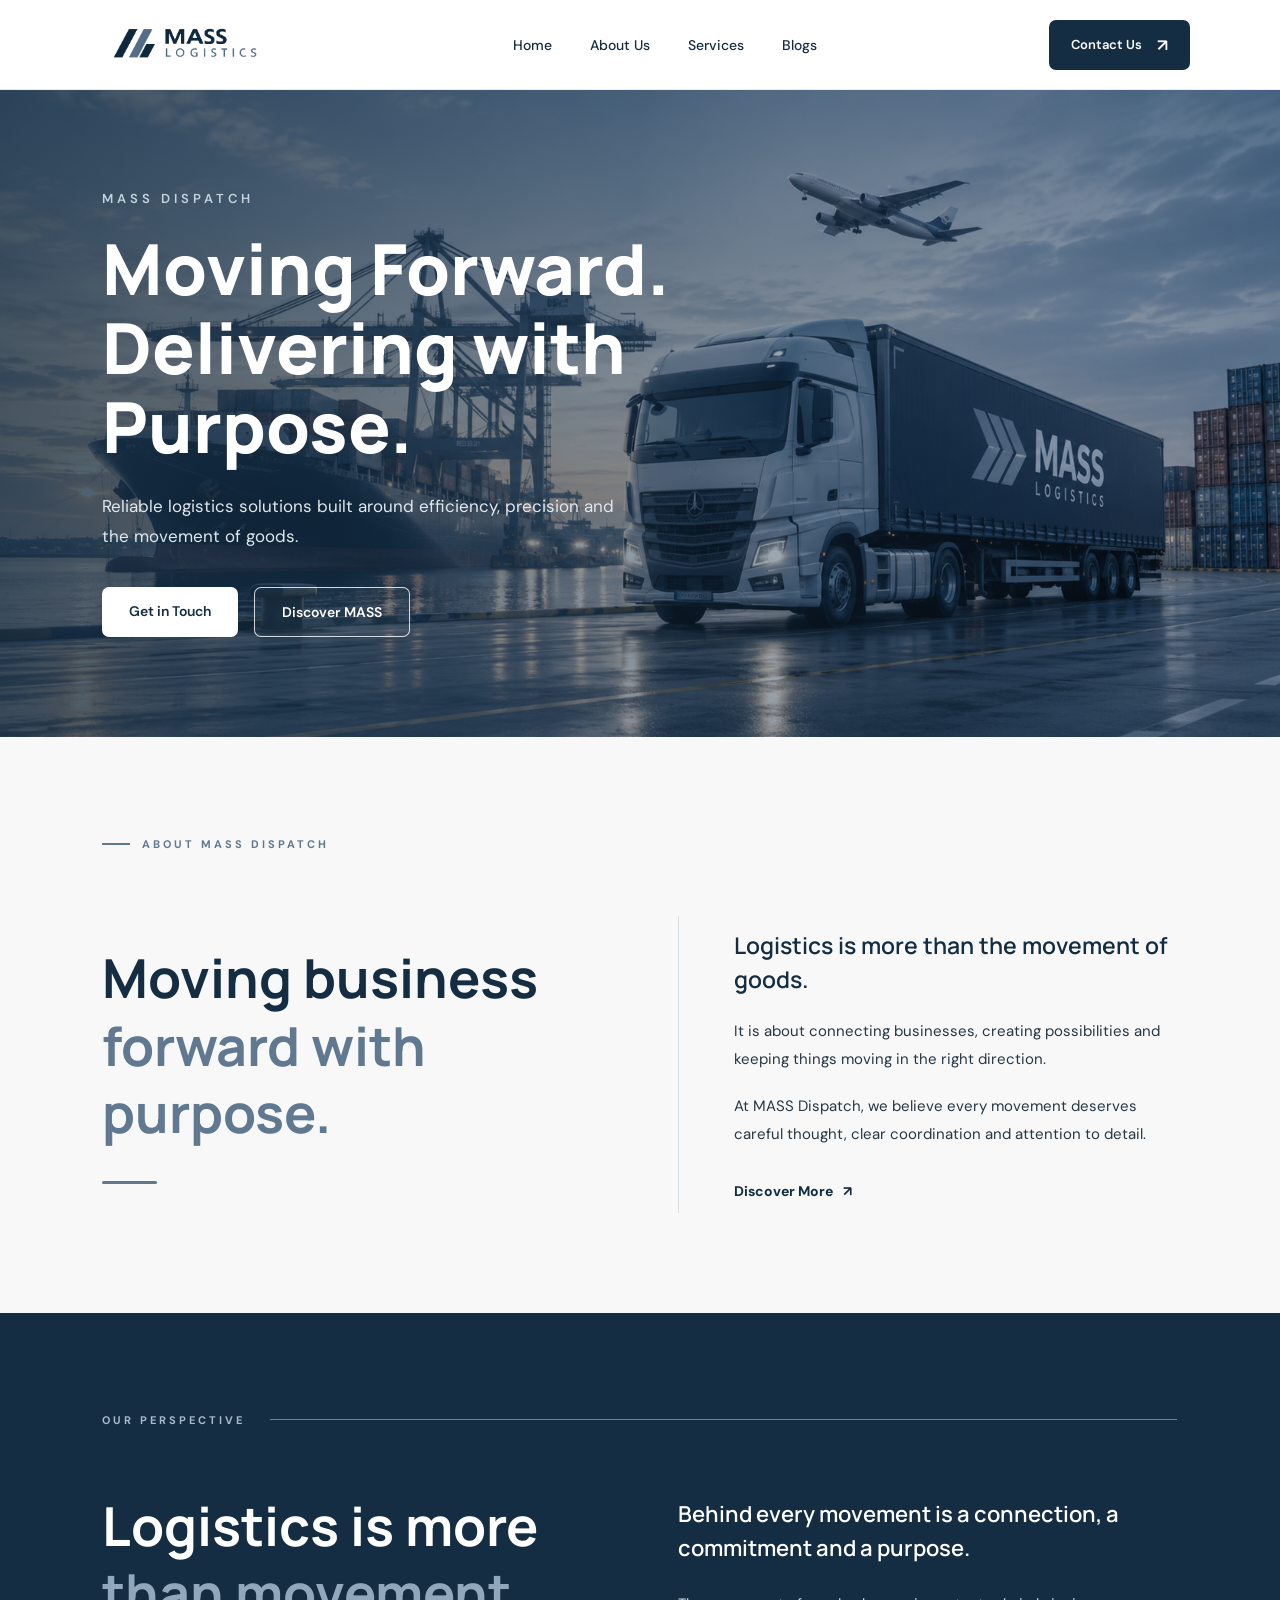
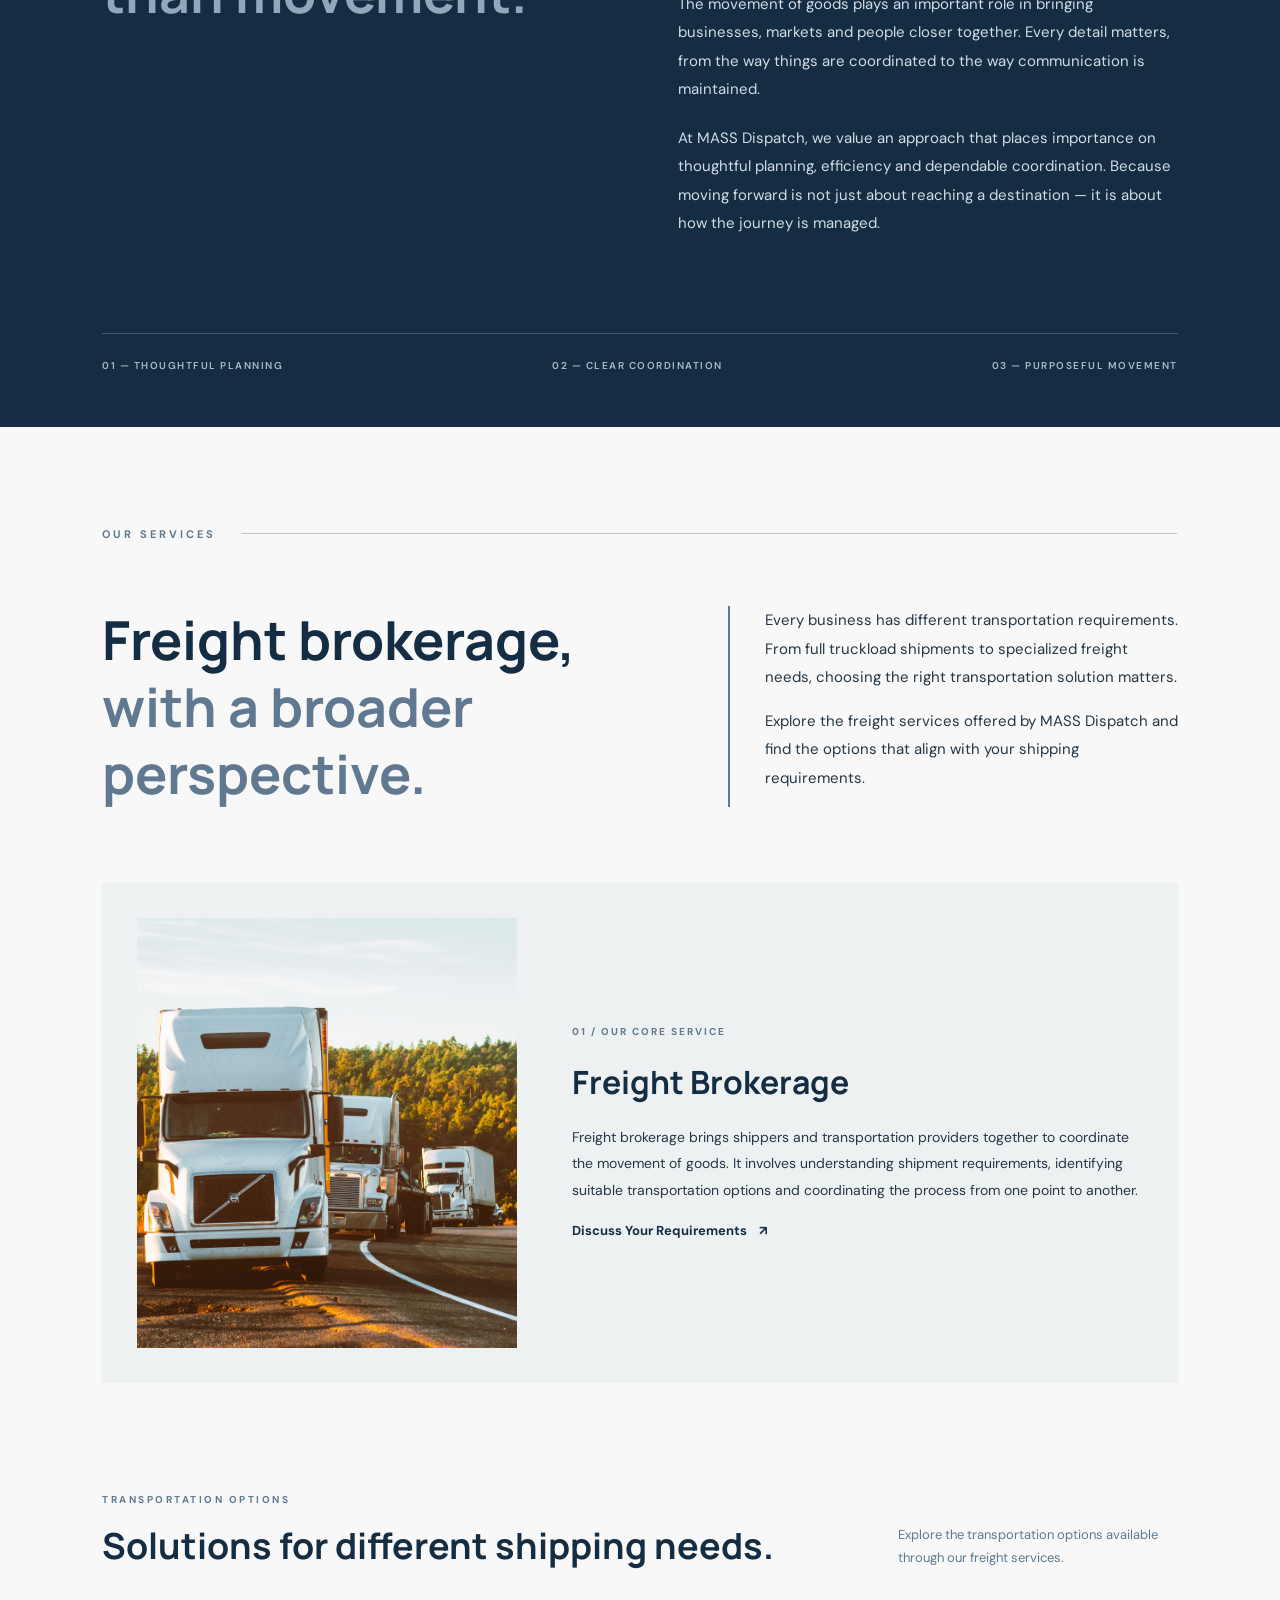
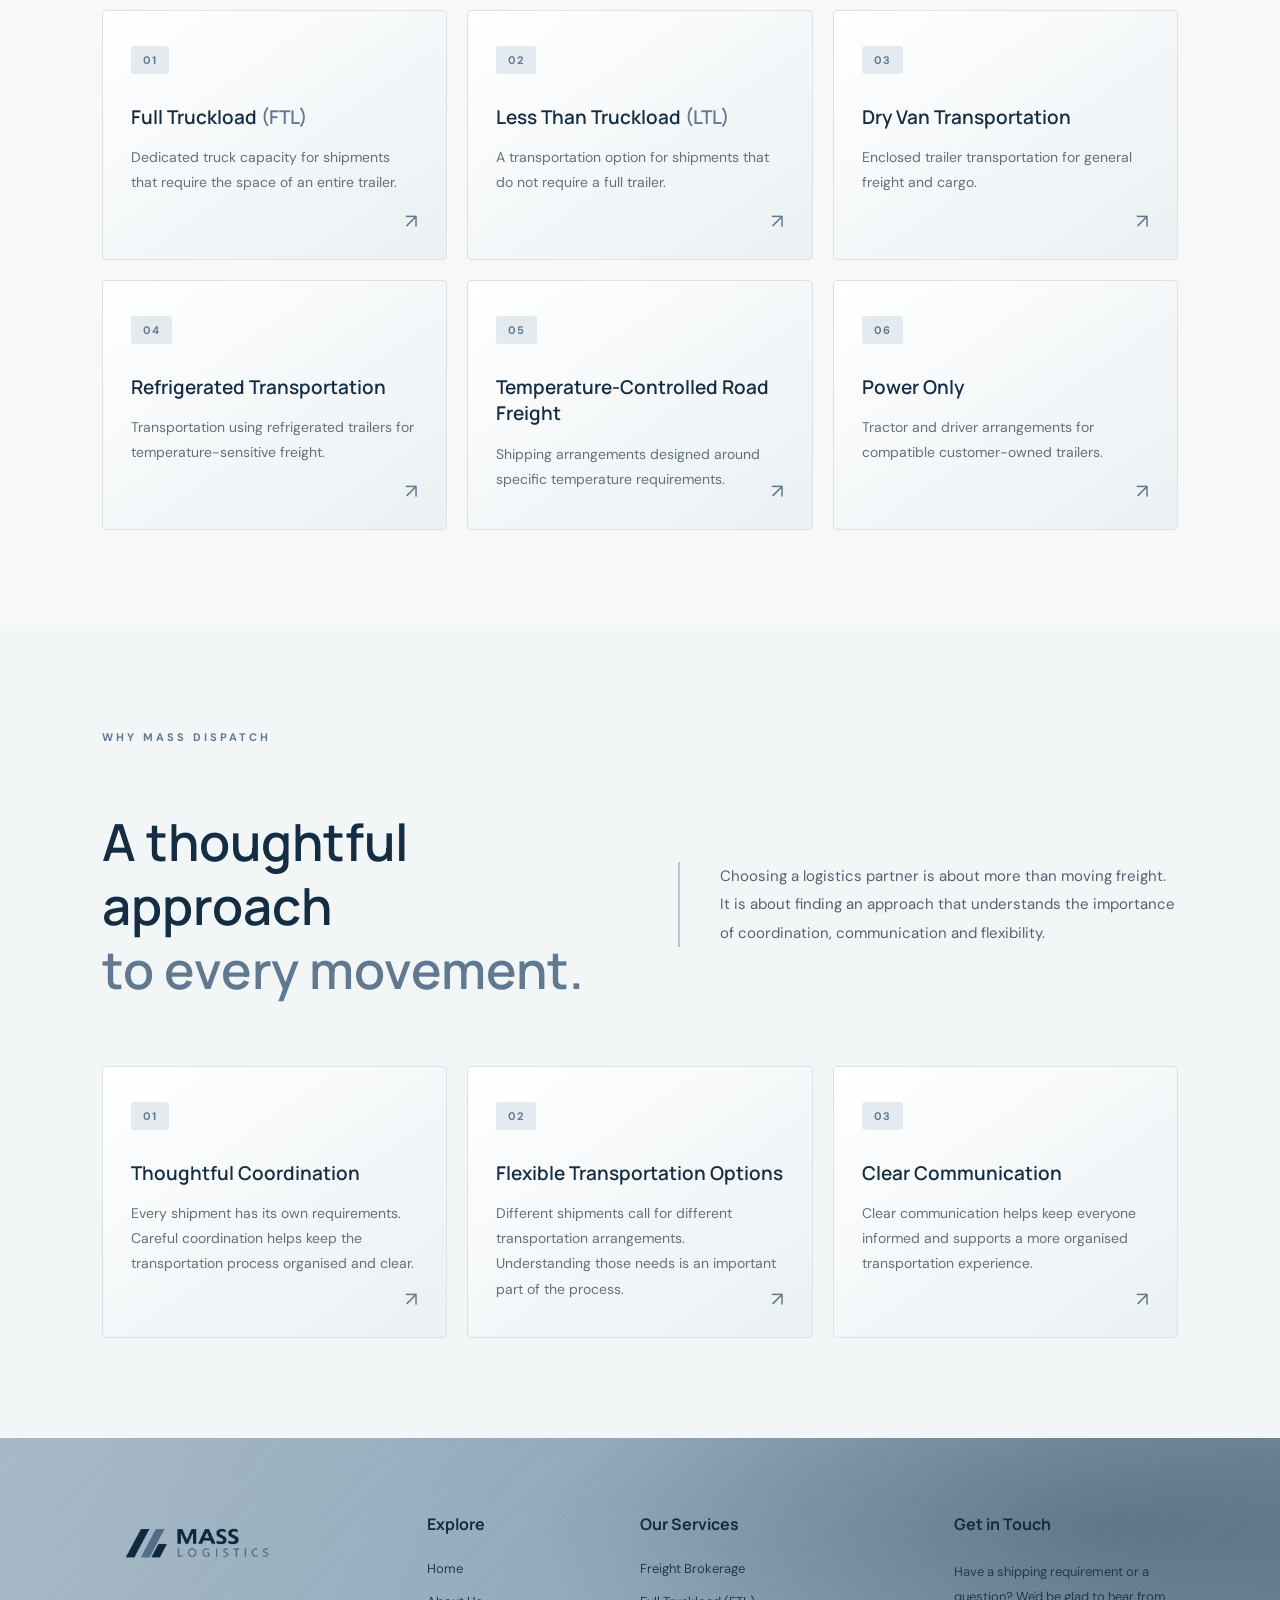
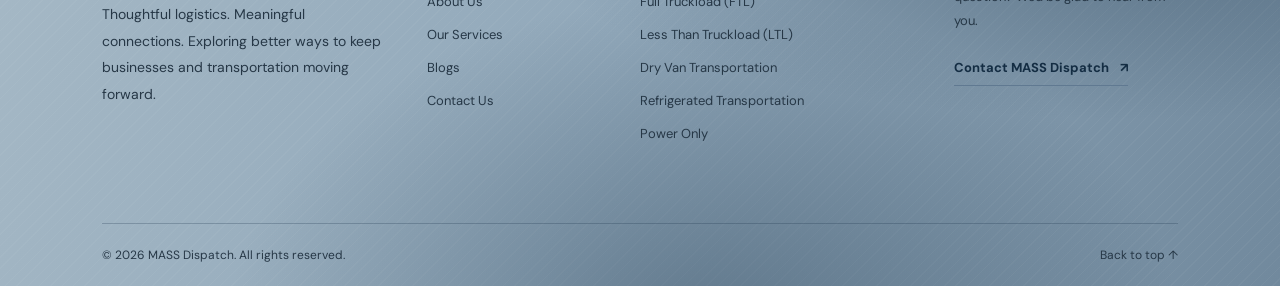
==== commit 789dd50e: "Clarify MASS Dispatch road freight services" ====
--- a/index.html
+++ b/index.html
@@ -322,7 +322,7 @@
 
             <div class="solution-card">
                 <span class="solution-number">05</span>
-                <h4>Temperature-Controlled Shipping</h4>
+                <h4>Temperature-Controlled Road Freight</h4>
                 <p>
                     Shipping arrangements designed around
                     specific temperature requirements.
@@ -442,7 +442,7 @@
             <a href="index.html">Home</a>
             <a href="about.html">About Us</a>
             <a href="#services">Our Services</a>
-            <a href="blogs.html">Blogs</a>
+            <a href="blog.html">Blogs</a>
             <a href="contact.html">Contact Us</a>
 
         </div>
